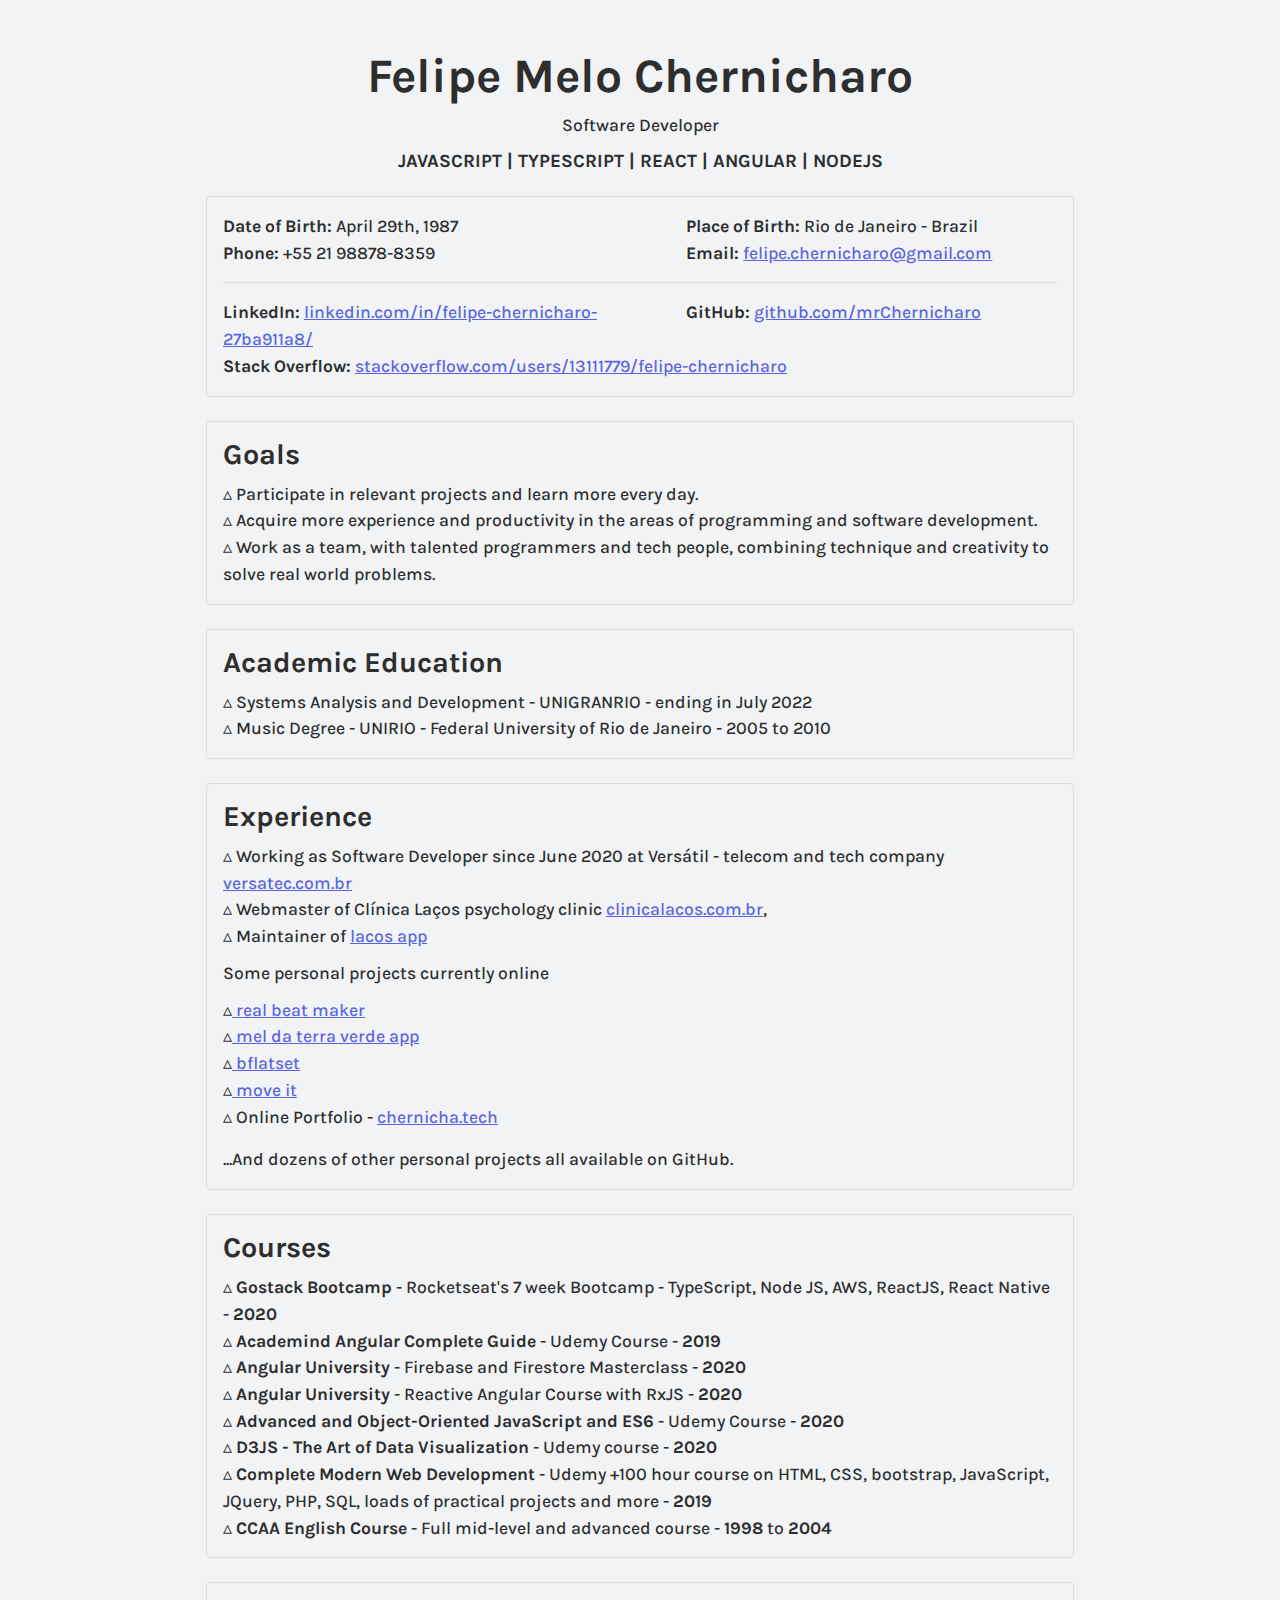
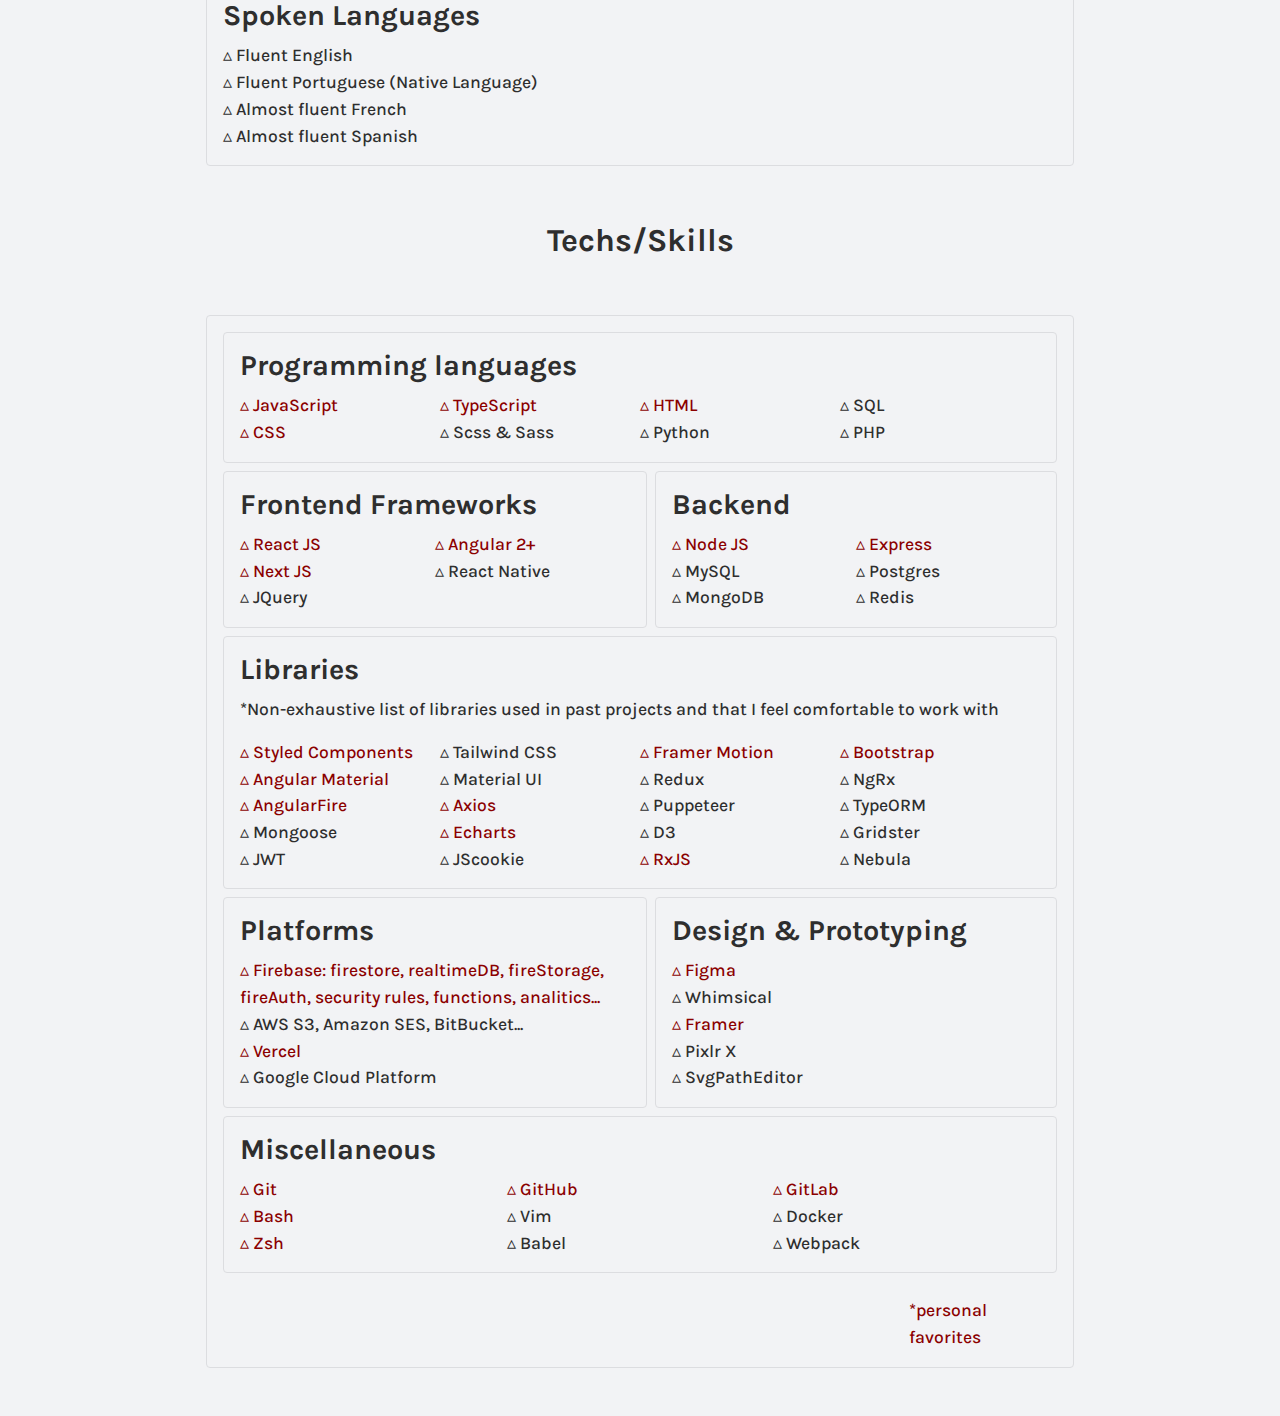
==== index.html @ 26be3048 "versão 1" ====
<!DOCTYPE html>
<html lang="en">
  <head>
    <meta charset="UTF-8" />
    <meta http-equiv="X-UA-Compatible" content="IE=edge" />
    <meta name="viewport" content="width=device-width, initial-scale=1.0" />
    <link rel="preconnect" href="https://fonts.gstatic.com" />
    <link
      href="https://fonts.googleapis.com/css2?family=Fira+Code:wght@300;400;500;600;700;800&display=swap"
      rel="stylesheet"
    />
    <link rel="preconnect" href="https://fonts.gstatic.com" />
    <link
      href="https://fonts.googleapis.com/css2?family=Karla:ital,wght@0,300;0,400;0,500;0,700;0,800;1,600&display=swap"
      rel="stylesheet"
    />
    <title>CV Felipe Chernicharo</title>
    <link rel="stylesheet" href="styles.css" />
  </head>
  <body>
    <header>
      <h1>Felipe Melo Chernicharo</h1>
      <p>Software Developer</p>
      <h3>JAVASCRIPT | TYPESCRIPT | REACT | ANGULAR | NODEJS</h3>
    </header>
    <main>
      <div class="main-info">
        <ul>
          <li><strong>Date of Birth:</strong> April 29th, 1987</li>
          <li><strong>Place of Birth:</strong> Rio de Janeiro - Brazil</li>
          <li><strong>Phone:</strong> +55 21 98878-8359</li>
          <li>
            <strong>Email:</strong>
            <a href="https://felipe.chernicharo@gmail.com">
              felipe.chernicharo@gmail.com</a
            >
          </li>
          <hr>
          <hr>
          <li>
            <strong>LinkedIn:</strong>
            <a href="https://linkedin.com/in/felipe-chernicharo-27ba911a8/">
              linkedin.com/in/felipe-chernicharo-27ba911a8/
            </a>
          </li>
          <li>
            <strong>GitHub:</strong>
            <a href="https://github.com/mrChernicharo"> github.com/mrChernicharo</a>
          </li>
        </ul>
        <p>
       <strong>Stack Overflow:</strong>
          <a href="https://stackoverflow.com/users/13111779/felipe-chernicharo"> stackoverflow.com/users/13111779/felipe-chernicharo</a>
        </p>
      </div>

      <div class="goals">
        <h3>Goals</h3>
        <p>
          <p>▵ Participate in relevant projects and learn more every day.</p>
          <p>
            ▵ Acquire more experience and productivity in the areas of programming
            and software development.
          </p>
          <p>
            ▵ Work as a team, with talented programmers and tech people, combining
            technique and creativity to solve real world problems.
          </p>
        </p>
      </div>
      <div class="academic">
        <h3>Academic Education</h3>
        <ul>
          <li>
            ▵ Systems Analysis and Development - UNIGRANRIO - ending in July
            2022
          </li>
          <li>
            ▵ Music Degree - UNIRIO - Federal University of Rio de Janeiro - 2005
            to 2010
          </li>
        </ul>
      </div>
      <div class="experience">
        <h3>Experience</h3>
        <ul>
          <li>
            ▵ Working as Software Developer since June 2020 at Versátil - telecom and tech company
            <a href="http://www.versatec.com.br"> versatec.com.br </a>
          </li>
          <li>
            ▵ Webmaster of Clínica Laços psychology clinic
            <a href="http://www.clinicalacos.com.br">clinicalacos.com.br</a>,
          </li>
          <li>
            ▵ Maintainer of <a href="https://applacos.web.app"> lacos app</a>
          </li>
          <p style="margin: 10px 0">Some personal projects currently online</p>
          <li>▵<a href="https://real-beat-maker.vercel.app/"> real beat maker</a></li>
          <li>
            ▵<a href="https://mel-da-terra-verde-app.web.app/clientes">
              mel da terra verde app
            </a>
          </li>
          <li>▵<a href="https://bflatset.web.app/"> bflatset</a></li>

          <li>
            ▵<a href="https://move-it-lemon-zeta.vercel.app/"> move it </a>
          </li>
          <li>
            ▵ Online Portfolio -
            <a href="http://www.chernicha.tech">chernicha.tech</a>
          </li>
        </ul>
        <p style="margin-top: 1rem">
          ...And dozens of other personal projects all available on GitHub.
        </p>
      </div>

      <div class="courses">
        <h3>Courses</h3>
        <ul>
          <li >
            ▵ <strong >Gostack Bootcamp</strong> - Rocketseat's 7 week Bootcamp -
            TypeScript, Node JS, AWS, ReactJS, React Native - <strong>2020</strong>
          </li>
          <li >
            ▵<strong > Academind Angular Complete Guide </strong> - Udemy Course
            - <strong>2019</strong>
          </li>
          <li > 
            ▵ <strong >Angular University</strong> - Firebase and Firestore
            Masterclass - <strong>2020</strong>
          </li>
          <li >
            ▵ <strong >Angular University</strong> - Reactive Angular Course with
            RxJS - <strong>2020</strong>
          </li>
          <li>
            ▵
            <strong>Advanced and Object-Oriented JavaScript and ES6</strong>
            - Udemy Course - <strong>2020</strong>
          </li>
          <li>
            ▵ <strong>D3JS - The Art of Data Visualization</strong> - Udemy
            course
            - <strong>2020</strong>
          </li>
          <li>
            ▵ <strong>Complete Modern Web Development</strong> - Udemy +100 hour
            course on HTML, CSS, bootstrap, JavaScript, JQuery, PHP, SQL, loads
            of practical projects and more - <strong>2019</strong>
          </li>
          <li>
            ▵ <strong>CCAA English Course</strong> - Full mid-level and advanced course
            - <strong>1998</strong> to
            <strong>2004</strong>
          </li>
        </ul>
      </div>

      <div class="spoken-languages">
        <h3>Spoken Languages</h3>
        <ul>
          <li >▵ Fluent English</li>
          <li>▵ Fluent Portuguese (Native Language)</li>
          <li>▵ Almost fluent French</li>
          <li >▵ Almost fluent Spanish</li>
          <!-- <li>▵ Certain curiosity for German and Italian</li> -->
        </ul>
      </div>

      <h1 class="techs-header">Techs/Skills</h1>

      <div class="techs">
        <div class="tech-box tech-box-1">
          <h3>Programming languages</h3>
          <ul>
            <li class="highlight">▵ JavaScript</li>
            <li class="highlight">▵ TypeScript</li>
            <li class="highlight">▵ HTML</li>
            <li>▵ SQL</li>
            <li class="highlight">▵ CSS</li>
            <li>▵ Scss & Sass</li>
            <li>▵ Python</li>
            <li>▵ PHP</li>
          </ul>
        </div>
        <div class="tech-box tech-box-2">
          <h3>Frontend Frameworks</h3>
          <ul>
            <li class="highlight">▵ React JS</li>
            <li class="highlight">▵ Angular 2+</li>
            <li class="highlight">▵ Next JS</li>
            <li>▵ React Native</li>
            <li>▵ JQuery</li>
          </ul>
        </div>

        <div class="tech-box tech-box-3">
          <h3>Backend</h3>
          <ul>
            <li class="highlight">▵ Node JS</li>
            <li class="highlight">▵ Express</li>
            <li>▵ MySQL</li>
            <li>▵ Postgres</li>
            <li>▵ MongoDB</li>
            <li>▵ Redis</li>
          </ul>
        </div>

        <div class="tech-box tech-box-4">
          <h3>Libraries</h3>
          <p>
            *Non-exhaustive list of libraries used in past projects and that I
            feel comfortable to work with
          </p>
          <ul>
            <li class="highlight">▵ Styled Components</li>
            <li >▵ Tailwind CSS</li>
            <li class="highlight">▵ Framer Motion</li>
            <li class="highlight">▵ Bootstrap</li>
            <li class="highlight">▵ Angular Material</li>
            <li>▵ Material UI</li>
            <li>▵ Redux</li>
            <li>▵ NgRx</li>
            <li class="highlight">▵ AngularFire</li>
            <li class="highlight">▵ Axios</li>
            <li>▵ Puppeteer</li>
            <li>▵ TypeORM</li>
            <li>▵ Mongoose</li>
            <li class="highlight">▵ Echarts</li>
            <li>▵ D3</li>
            <li>▵ Gridster</li>
            <li>▵ JWT</li>
            <li>▵ JScookie</li>
            <li class="highlight">▵ RxJS</li>
            <li>▵ Nebula</li>
          </ul>
        </div>

        <div class="tech-box tech-box-5">
          <h3>Platforms</h3>
          <ul>
            <li class="highlight">
              ▵ Firebase: firestore, realtimeDB, fireStorage, fireAuth, security
              rules, functions, analitics...
            </li>
            <li>▵ AWS S3, Amazon SES, BitBucket...</li>
            <li class="highlight">▵ Vercel</li>
            <li>▵ Google Cloud Platform</li>
          </ul>
        </div>
        <div class="tech-box tech-box-6">
          <h3>Design & Prototyping</h3>
          <ul>
            <li class="highlight">▵ Figma</li>
            <li>▵ Whimsical</li>
            <li class="highlight">▵ Framer</li>
            <li>▵ Pixlr X</li>
            <li>▵ SvgPathEditor</li>
          </ul>
        </div>
        <div class="tech-box tech-box-7">
          <h3>Miscellaneous</h3>
          <ul>
            <li class="highlight">▵ Git</li>
            <li class="highlight">▵ GitHub</li>
            <li class="highlight">▵ GitLab</li>
            <li class="highlight">▵ Bash</li>
            <li>▵ Vim</li>
            <li>▵ Docker</li>
            <li class="highlight">▵ Zsh</li>
            <li>▵ Babel</li>
            <li>▵ Webpack</li>
          </ul>
        </div>
        <p id="bottom-legend" class="highlight">*personal favorites</p>
      </div>
    </main>
    <footer></footer>
  </body>

</html>
---- styles.css ----
* {
  margin: 0;
  padding: 0;
  box-sizing: border-box;
}

:root {
  --white: #fff;
  --background: #f2f3f5;
  --gray-line: #dcdde0;
  --text: #474747;
  --text-highlight: #b3b9ff;
  --title: #2e2e2e;
  --red: #e83f5b;
  --green: #4cd62b;
  --blue: #5965e0;
  --blue-dark: #4953b8;
  --blue-tweeter: #2aa9e0;
}

@media (max-width: 1080px) {
  html {
    font-size: 93.75%;
  }
}

@media (max-width: 720px) {
  html {
    font-size: 87.5%;
  }
}

body {
  background-color: var(--background);
  color: var(--title);
  padding-bottom: 3rem;
}

body,
textarea,
input,
button {
  font: 500 1rem "Karla", sans-serif;
}
/* 1rem == tamnho do font-size padrão do body da aplicação  (16px)*/

button {
  cursor: pointer;
}
hr {
  margin: 1rem 0;
  border: none;
  border-bottom: 1px solid var(--gray-line);
}

a {
  /* text-decoration: none; */
  color: var(--blue);
}

p,
li {
  font-size: 1.1rem;
  list-style: none;
  line-height: 1.52;
}

strong {
  font-weight: 700;
}

header {
  margin-top: 3rem;
  text-align: center;
}

header h1 {
  font-size: 3rem;
}
header p {
  margin-top: 0.5rem;
}

header h3 {
  margin: 0.7rem 0 1.5rem;
}

div {
  padding: 1rem;
  border: 1px solid var(--gray-line);
  border-radius: 4px;
}

div > h3 {
  margin-bottom: 10px;
  font-size: 1.8rem;
}

div > h3:not(:first-child) {
  text-align: center;
  border-bottom: 1px solid var(--title);
}

main {
  width: 900px;
  margin: 0 auto;
  padding: 0 1rem;
  display: grid;
  grid-template-columns: 1fr;
  grid-auto-rows: auto;
  grid-gap: 1.5rem;
}

.main-info {
  /* border: 1px solid; */
}
.main-info ul {
  display: grid;
  grid-template-columns: 5fr 4fr;
}

.goals {
}
.academic {
}
.experience {
}
.courses {
}

.techs {
  padding: 1rem;
  display: grid;
  grid-template-columns: repeat(6, 1fr);
  grid-gap: 0.5rem;
}

.techs-header {
  margin: 2rem auto;
}

.tech-box {
  /* border: 1px solid #555; */
  padding: 1rem;
}

.tech-box ul {
  display: grid;
}

.techs li {
  list-style: none;
}

.tech-box-1 {
  grid-column: 1/7;
}

.tech-box-1 ul {
  grid-template-columns: repeat(4, 1fr);
}

.tech-box-2 {
  grid-column: 1/4;
}

.tech-box-2 ul {
  grid-template-columns: repeat(2, 1fr);
}

.tech-box-3 {
  grid-column: 4/7;
}

.tech-box-3 ul {
  grid-template-columns: repeat(2, 1fr);
}

.tech-box-4 {
  grid-column: 1/7;
}

.tech-box-4 ul {
  grid-template-columns: repeat(4, 1fr);
}
.tech-box-4 p {
  margin-bottom: 1rem;
}
.tech-box-5 {
  grid-column: 1/4;
}

.tech-box-6 {
  grid-column: 4/7;
}

.tech-box-7 {
  grid-column: 1/7;
}

.tech-box-7 ul {
  grid-template-columns: repeat(3, 1fr);
}

.highlight {
  color: darkred;
}

#bottom-legend {
  position: relative;
  margin: 1rem 0 0;
  right: -686px;
  width: 150px;
}
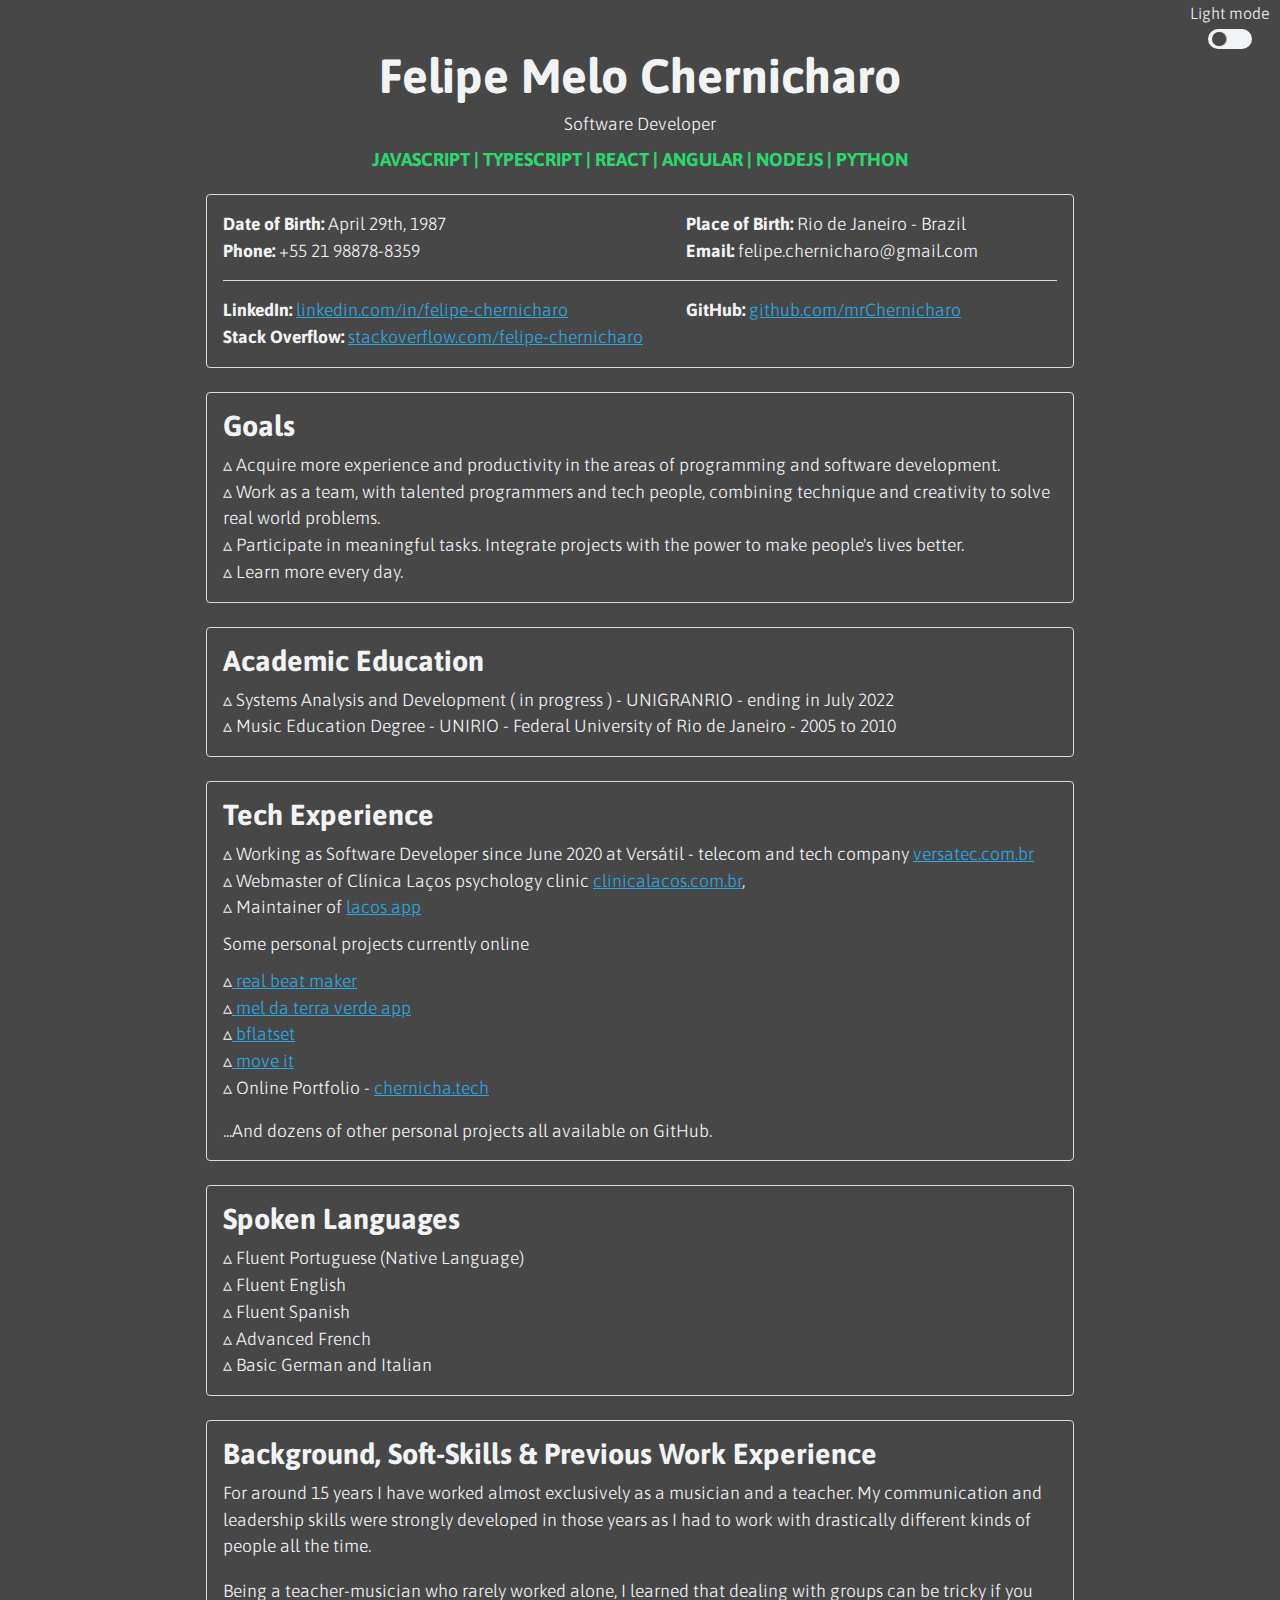
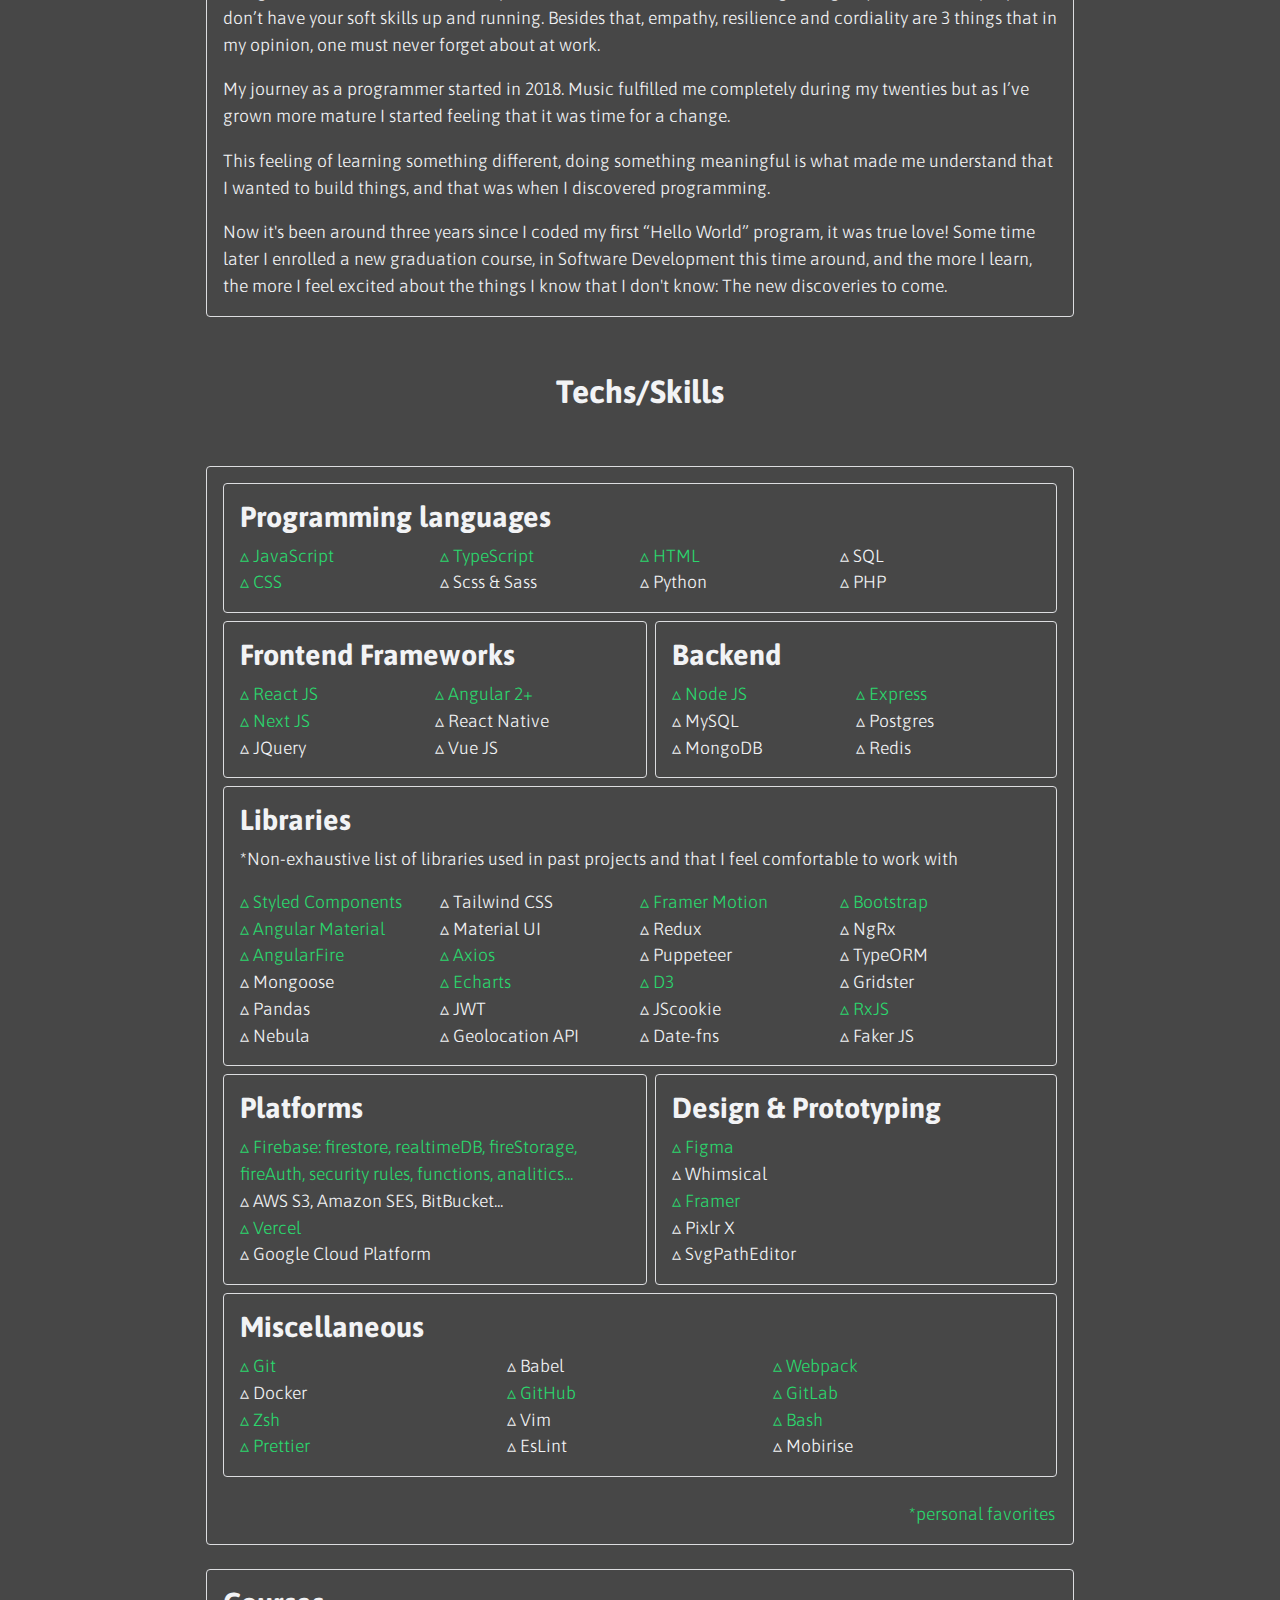
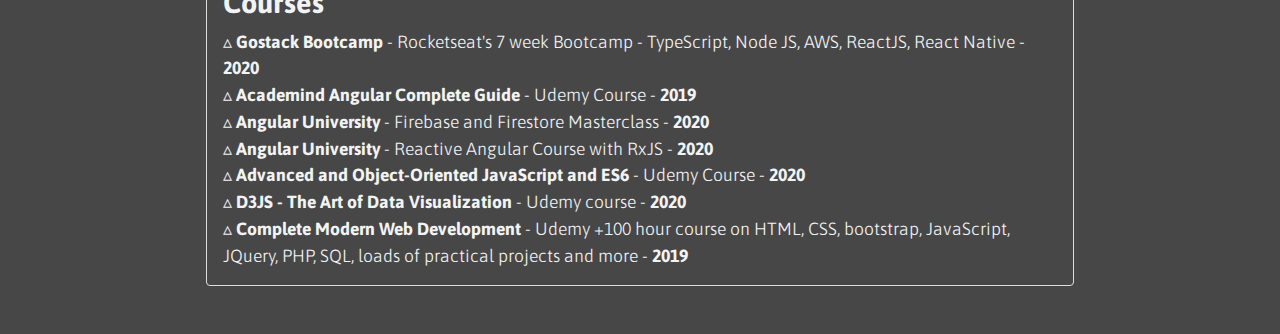
==== commit 3f333e15: "git hub pages ok" ====
--- a/index.html
+++ b/index.html
@@ -1,284 +1,419 @@
 <!DOCTYPE html>
 <html lang="en">
-  <head>
-    <meta charset="UTF-8" />
-    <meta http-equiv="X-UA-Compatible" content="IE=edge" />
-    <meta name="viewport" content="width=device-width, initial-scale=1.0" />
-    <link rel="preconnect" href="https://fonts.gstatic.com" />
-    <link
-      href="https://fonts.googleapis.com/css2?family=Fira+Code:wght@300;400;500;600;700;800&display=swap"
-      rel="stylesheet"
-    />
-    <link rel="preconnect" href="https://fonts.gstatic.com" />
-    <link
-      href="https://fonts.googleapis.com/css2?family=Karla:ital,wght@0,300;0,400;0,500;0,700;0,800;1,600&display=swap"
-      rel="stylesheet"
-    />
-    <title>CV Felipe Chernicharo</title>
-    <link rel="stylesheet" href="styles.css" />
-  </head>
-  <body>
-    <header>
-      <h1>Felipe Melo Chernicharo</h1>
-      <p>Software Developer</p>
-      <h3>JAVASCRIPT | TYPESCRIPT | REACT | ANGULAR | NODEJS</h3>
-    </header>
-    <main>
-      <div class="main-info">
-        <ul>
-          <li><strong>Date of Birth:</strong> April 29th, 1987</li>
-          <li><strong>Place of Birth:</strong> Rio de Janeiro - Brazil</li>
-          <li><strong>Phone:</strong> +55 21 98878-8359</li>
-          <li>
-            <strong>Email:</strong>
-            <a href="https://felipe.chernicharo@gmail.com">
-              felipe.chernicharo@gmail.com</a
-            >
-          </li>
-          <hr>
-          <hr>
-          <li>
-            <strong>LinkedIn:</strong>
-            <a href="https://linkedin.com/in/felipe-chernicharo-27ba911a8/">
-              linkedin.com/in/felipe-chernicharo-27ba911a8/
-            </a>
-          </li>
-          <li>
-            <strong>GitHub:</strong>
-            <a href="https://github.com/mrChernicharo"> github.com/mrChernicharo</a>
-          </li>
-        </ul>
-        <p>
-       <strong>Stack Overflow:</strong>
-          <a href="https://stackoverflow.com/users/13111779/felipe-chernicharo"> stackoverflow.com/users/13111779/felipe-chernicharo</a>
-        </p>
-      </div>
-
-      <div class="goals">
-        <h3>Goals</h3>
-        <p>
-          <p>▵ Participate in relevant projects and learn more every day.</p>
-          <p>
-            ▵ Acquire more experience and productivity in the areas of programming
-            and software development.
-          </p>
-          <p>
-            ▵ Work as a team, with talented programmers and tech people, combining
-            technique and creativity to solve real world problems.
-          </p>
-        </p>
-      </div>
-      <div class="academic">
-        <h3>Academic Education</h3>
-        <ul>
-          <li>
-            ▵ Systems Analysis and Development - UNIGRANRIO - ending in July
-            2022
-          </li>
-          <li>
-            ▵ Music Degree - UNIRIO - Federal University of Rio de Janeiro - 2005
-            to 2010
-          </li>
-        </ul>
-      </div>
-      <div class="experience">
-        <h3>Experience</h3>
-        <ul>
-          <li>
-            ▵ Working as Software Developer since June 2020 at Versátil - telecom and tech company
-            <a href="http://www.versatec.com.br"> versatec.com.br </a>
-          </li>
-          <li>
-            ▵ Webmaster of Clínica Laços psychology clinic
-            <a href="http://www.clinicalacos.com.br">clinicalacos.com.br</a>,
-          </li>
-          <li>
-            ▵ Maintainer of <a href="https://applacos.web.app"> lacos app</a>
-          </li>
-          <p style="margin: 10px 0">Some personal projects currently online</p>
-          <li>▵<a href="https://real-beat-maker.vercel.app/"> real beat maker</a></li>
-          <li>
-            ▵<a href="https://mel-da-terra-verde-app.web.app/clientes">
-              mel da terra verde app
-            </a>
-          </li>
-          <li>▵<a href="https://bflatset.web.app/"> bflatset</a></li>
-
-          <li>
-            ▵<a href="https://move-it-lemon-zeta.vercel.app/"> move it </a>
-          </li>
-          <li>
-            ▵ Online Portfolio -
-            <a href="http://www.chernicha.tech">chernicha.tech</a>
-          </li>
-        </ul>
-        <p style="margin-top: 1rem">
-          ...And dozens of other personal projects all available on GitHub.
-        </p>
-      </div>
-
-      <div class="courses">
-        <h3>Courses</h3>
-        <ul>
-          <li >
-            ▵ <strong >Gostack Bootcamp</strong> - Rocketseat's 7 week Bootcamp -
-            TypeScript, Node JS, AWS, ReactJS, React Native - <strong>2020</strong>
-          </li>
-          <li >
-            ▵<strong > Academind Angular Complete Guide </strong> - Udemy Course
-            - <strong>2019</strong>
-          </li>
-          <li > 
-            ▵ <strong >Angular University</strong> - Firebase and Firestore
-            Masterclass - <strong>2020</strong>
-          </li>
-          <li >
-            ▵ <strong >Angular University</strong> - Reactive Angular Course with
-            RxJS - <strong>2020</strong>
-          </li>
-          <li>
-            ▵
-            <strong>Advanced and Object-Oriented JavaScript and ES6</strong>
-            - Udemy Course - <strong>2020</strong>
-          </li>
-          <li>
-            ▵ <strong>D3JS - The Art of Data Visualization</strong> - Udemy
-            course
-            - <strong>2020</strong>
-          </li>
-          <li>
-            ▵ <strong>Complete Modern Web Development</strong> - Udemy +100 hour
-            course on HTML, CSS, bootstrap, JavaScript, JQuery, PHP, SQL, loads
-            of practical projects and more - <strong>2019</strong>
-          </li>
-          <li>
-            ▵ <strong>CCAA English Course</strong> - Full mid-level and advanced course
-            - <strong>1998</strong> to
-            <strong>2004</strong>
-          </li>
-        </ul>
-      </div>
-
-      <div class="spoken-languages">
-        <h3>Spoken Languages</h3>
-        <ul>
-          <li >▵ Fluent English</li>
-          <li>▵ Fluent Portuguese (Native Language)</li>
-          <li>▵ Almost fluent French</li>
-          <li >▵ Almost fluent Spanish</li>
-          <!-- <li>▵ Certain curiosity for German and Italian</li> -->
-        </ul>
-      </div>
-
-      <h1 class="techs-header">Techs/Skills</h1>
-
-      <div class="techs">
-        <div class="tech-box tech-box-1">
-          <h3>Programming languages</h3>
-          <ul>
-            <li class="highlight">▵ JavaScript</li>
-            <li class="highlight">▵ TypeScript</li>
-            <li class="highlight">▵ HTML</li>
-            <li>▵ SQL</li>
-            <li class="highlight">▵ CSS</li>
-            <li>▵ Scss & Sass</li>
-            <li>▵ Python</li>
-            <li>▵ PHP</li>
-          </ul>
-        </div>
-        <div class="tech-box tech-box-2">
-          <h3>Frontend Frameworks</h3>
-          <ul>
-            <li class="highlight">▵ React JS</li>
-            <li class="highlight">▵ Angular 2+</li>
-            <li class="highlight">▵ Next JS</li>
-            <li>▵ React Native</li>
-            <li>▵ JQuery</li>
-          </ul>
-        </div>
-
-        <div class="tech-box tech-box-3">
-          <h3>Backend</h3>
-          <ul>
-            <li class="highlight">▵ Node JS</li>
-            <li class="highlight">▵ Express</li>
-            <li>▵ MySQL</li>
-            <li>▵ Postgres</li>
-            <li>▵ MongoDB</li>
-            <li>▵ Redis</li>
-          </ul>
-        </div>
-
-        <div class="tech-box tech-box-4">
-          <h3>Libraries</h3>
-          <p>
-            *Non-exhaustive list of libraries used in past projects and that I
-            feel comfortable to work with
-          </p>
-          <ul>
-            <li class="highlight">▵ Styled Components</li>
-            <li >▵ Tailwind CSS</li>
-            <li class="highlight">▵ Framer Motion</li>
-            <li class="highlight">▵ Bootstrap</li>
-            <li class="highlight">▵ Angular Material</li>
-            <li>▵ Material UI</li>
-            <li>▵ Redux</li>
-            <li>▵ NgRx</li>
-            <li class="highlight">▵ AngularFire</li>
-            <li class="highlight">▵ Axios</li>
-            <li>▵ Puppeteer</li>
-            <li>▵ TypeORM</li>
-            <li>▵ Mongoose</li>
-            <li class="highlight">▵ Echarts</li>
-            <li>▵ D3</li>
-            <li>▵ Gridster</li>
-            <li>▵ JWT</li>
-            <li>▵ JScookie</li>
-            <li class="highlight">▵ RxJS</li>
-            <li>▵ Nebula</li>
-          </ul>
-        </div>
-
-        <div class="tech-box tech-box-5">
-          <h3>Platforms</h3>
-          <ul>
-            <li class="highlight">
-              ▵ Firebase: firestore, realtimeDB, fireStorage, fireAuth, security
-              rules, functions, analitics...
-            </li>
-            <li>▵ AWS S3, Amazon SES, BitBucket...</li>
-            <li class="highlight">▵ Vercel</li>
-            <li>▵ Google Cloud Platform</li>
-          </ul>
-        </div>
-        <div class="tech-box tech-box-6">
-          <h3>Design & Prototyping</h3>
-          <ul>
-            <li class="highlight">▵ Figma</li>
-            <li>▵ Whimsical</li>
-            <li class="highlight">▵ Framer</li>
-            <li>▵ Pixlr X</li>
-            <li>▵ SvgPathEditor</li>
-          </ul>
-        </div>
-        <div class="tech-box tech-box-7">
-          <h3>Miscellaneous</h3>
-          <ul>
-            <li class="highlight">▵ Git</li>
-            <li class="highlight">▵ GitHub</li>
-            <li class="highlight">▵ GitLab</li>
-            <li class="highlight">▵ Bash</li>
-            <li>▵ Vim</li>
-            <li>▵ Docker</li>
-            <li class="highlight">▵ Zsh</li>
-            <li>▵ Babel</li>
-            <li>▵ Webpack</li>
-          </ul>
-        </div>
-        <p id="bottom-legend" class="highlight">*personal favorites</p>
-      </div>
-    </main>
-    <footer></footer>
-  </body>
-
-</html>
+
+<head>
+	<meta charset="UTF-8" />
+	<meta http-equiv="X-UA-Compatible" content="IE=edge" />
+	<meta name="viewport" content="width=device-width, initial-scale=1.0" />
+	<link rel="preconnect" href="https://fonts.gstatic.com" />
+	<link href="https://fonts.googleapis.com/css2?family=Fira+Code:wght@300;400;500;600;700;800&display=swap"
+		rel="stylesheet" />
+	<link rel="preconnect" href="https://fonts.gstatic.com" />
+	<link href="https://fonts.googleapis.com/css2?family=Karla:ital,wght@0,300;0,400;0,500;0,700;0,800;1,600&display=swap"
+		rel="stylesheet" />
+	<link rel="preconnect" href="https://fonts.gstatic.com">
+	<link href="https://fonts.googleapis.com/css2?family=Asap:ital,wght@0,400;0,500;0,600;1,400;1,500&display=swap"
+		rel="stylesheet">
+	<link rel="preconnect" href="https://fonts.gstatic.com">
+	<link href="https://fonts.googleapis.com/css2?family=PT+Sans+Caption:wght@400;700&display=swap" rel="stylesheet">
+	<title>CV Felipe Chernicharo</title>
+	<link rel="stylesheet" href="styles.css" />
+
+
+	<script>
+		let root = document.documentElement;
+		let dark = true;
+
+		const theme = {
+			dark: {
+				background: '#383636',
+				title: '#f2f3f5',
+				text: '#f2f3f5',
+				link: '#2aa9e0',
+				highlight: '#2bd66d'
+			},
+			light: {
+				background: '#f2f3f5',
+				title: '#383636',
+				text: '#383636',
+				link: '#5965e0',
+				highlight: '#6942f7'
+			}
+		}
+
+		function handleToggle() {
+			console.log('toggle!')
+			dark = !dark
+
+			if (dark) {
+
+				root.style.setProperty('--background', theme.dark.background);
+				root.style.setProperty('--text', theme.dark.text);
+				root.style.setProperty('--title', theme.dark.title);
+				root.style.setProperty('--link', theme.dark.link);
+				root.style.setProperty('--highlight', theme.dark.highlight);
+
+			} else {
+
+				root.style.setProperty('--background', theme.light.background);
+				root.style.setProperty('--text', theme.light.text);
+				root.style.setProperty('--title', theme.light.title);
+				root.style.setProperty('--link', theme.light.link);
+				root.style.setProperty('--highlight', theme.light.highlight);
+				// root.style.setProperty('--shadow', "rgba(0, 0, 0, 0.6)");
+			}
+		}
+
+	</script>
+</head>
+
+<body>
+	<header>
+		<div class="toggle-div slide-toggle-container">
+			<div class="toggle-div slide-toggle-top">
+				<span>Light mode</span>
+			</div>
+			<div class="toggle-div slide-toggle-bottom">
+				<label class="s-toggle slide-toggle-switch">
+					<input type="checkbox" onchange="handleToggle()" />
+					<span class="slider"></span>
+				</label>
+			</div>
+		</div>
+		<h1>Felipe Melo Chernicharo</h1>
+		<p>Software Developer</p>
+		<h3>JAVASCRIPT <span class="pipe">|</span> TYPESCRIPT <span class="pipe">|</span> REACT <span class="pipe">|</span>
+			ANGULAR <span class="pipe">|</span> NODEJS <span class="pipe">|</span> PYTHON</h3>
+	</header>
+	<main>
+		<div class="main-info">
+			<ul>
+				<li><strong>Date of Birth:</strong> April 29th, 1987</li>
+				<li><strong>Place of Birth:</strong> Rio de Janeiro - Brazil</li>
+				<li><strong>Phone:</strong> +55 21 98878-8359</li>
+				<li>
+					<strong>Email:</strong>
+					<!-- <a href="https://felipe.chernicharo@gmail.com"> -->
+					felipe.chernicharo@gmail.com
+					<!-- </a> -->
+				</li>
+				<hr>
+				<hr>
+				<li>
+					<strong>LinkedIn:</strong>
+					<a href="https://linkedin.com/in/felipe-chernicharo-27ba911a8/">
+						linkedin.com/in/felipe-chernicharo
+					</a>
+				</li>
+				<li>
+					<strong>GitHub:</strong>
+					<a href="https://github.com/mrChernicharo"> github.com/mrChernicharo</a>
+				</li>
+			</ul>
+			<p>
+				<strong>Stack Overflow:</strong>
+				<a href="https://stackoverflow.com/users/13111779/felipe-chernicharo"> stackoverflow.com/felipe-chernicharo</a>
+			</p>
+		</div>
+
+		<div class="goals">
+			<h3>Goals</h3>
+			<p>
+			<p>
+				<span class="bullet">▵</span> Acquire more experience and productivity in the areas of programming
+				and software development.
+			</p>
+			<p>
+				<span class="bullet">▵</span> Work as a team, with talented programmers and tech people, combining
+				technique and creativity to solve real world problems.
+			</p>
+			<p> <span class="bullet">▵</span> Participate in meaningful tasks. Integrate projects with the power to make
+				people's lives better. </p>
+			<p> <span class="bullet">▵</span> Learn more every day.</p>
+			</p>
+		</div>
+
+		<div class="academic">
+			<h3>Academic Education</h3>
+			<ul>
+				<li>
+					<span class="bullet">▵</span> Systems Analysis and Development ( in progress ) - UNIGRANRIO - ending in July
+					2022
+				</li>
+				<li>
+					<span class="bullet">▵</span> Music Education Degree - UNIRIO - Federal University of Rio de Janeiro - 2005
+					to 2010
+				</li>
+			</ul>
+		</div>
+
+		<div class="tech-experience">
+			<h3>Tech Experience</h3>
+			<ul>
+				<li>
+					<span class="bullet">▵</span> Working as Software Developer since June 2020 at Versátil - telecom and tech
+					company
+					<a href="http://www.versatec.com.br"> versatec.com.br </a>
+				</li>
+				<li>
+					<span class="bullet">▵</span> Webmaster of Clínica Laços psychology clinic
+					<a href="http://www.clinicalacos.com.br">clinicalacos.com.br</a>,
+				</li>
+				<li>
+					<span class="bullet">▵</span> Maintainer of <a href="https://applacos.web.app"> lacos app</a>
+				</li>
+				<p style="margin: 10px 0">Some personal projects currently online</p>
+				<li> <span class="bullet">▵</span><a href="https://real-beat-maker.vercel.app/"> real beat maker</a></li>
+				<li>
+					<span class="bullet">▵</span><a href="https://mel-da-terra-verde-app.web.app/clientes">
+						mel da terra verde app
+					</a>
+				</li>
+				<li> <span class="bullet">▵</span><a href="https://bflatset.web.app/"> bflatset</a></li>
+
+				<li>
+					<span class="bullet">▵</span><a href="https://move-it-lemon-zeta.vercel.app/"> move it </a>
+				</li>
+				<li>
+					<span class="bullet">▵</span> Online Portfolio -
+					<a href="http://www.chernicha.tech">chernicha.tech</a>
+				</li>
+			</ul>
+			<p style="margin-top: 1rem">
+				...And dozens of other personal projects all available on GitHub.
+			</p>
+		</div>
+
+
+		<div class="spoken-languages">
+			<h3>Spoken Languages</h3>
+			<ul>
+				<li> <span class="bullet">▵</span> Fluent Portuguese (Native Language)</li>
+				<li> <span class="bullet">▵</span> Fluent English</li>
+				<li> <span class="bullet">▵</span> Fluent Spanish</li>
+				<li> <span class="bullet">▵</span> Advanced French</li>
+				<li> <span class="bullet">▵</span> Basic German and Italian</li>
+			</ul>
+		</div>
+
+
+		<div class="background">
+			<h3>Background, Soft-Skills & Previous Work Experience</h3>
+			<p>
+				For around 15 years I have worked almost exclusively as a musician and a teacher. My communication and
+				leadership skills were strongly developed in those years as I had to work with drastically different
+				kinds of people all the time. 
+			</p>
+			<br />
+			<p>
+				<!-- Playing with old veteran jazz-men, rock bands, eccentric singers, samba guys from the “favela”, teaching in poor
+				neighborhood schools, rich neighborhood schools, kids classes, teenager band practice classes… All of that made
+				me who I’m. A teacher-musician (now-programmer), who rarely worked alone, and who knows that dealing with groups
+				can be really tricky if you don’t have your soft skills up and running.  -->
+
+				Being a teacher-musician who rarely worked alone, I learned that dealing with groups
+				can be tricky if you don’t have your soft skills up and running. Besides that, empathy, resilience and
+				cordiality are 3 things that in my opinion, one must never forget about at work.
+			</p>
+			<!-- <br />
+			<p>
+				, since my childhood I was always a very curious guy who loves to discover new things and who really
+				enjoys talking and getting to know people. 
+			</p>
+			<br />
+			<p>
+				Now about my tech passion, it rose gradually in the past 5 - 4 years. I think it began because I have a certain
+				eye for design and always loved to draw, in such a way that friends and co-workers were always asking me to come
+				up with a new drawing to illustrate some post on social media. 
+			</p> -->
+			<br />
+			<p>
+				<!-- Then what started as a side activity rapidly got me diving deeper on the web, searching for mobile apps and
+				online tools for image manipulation, svg creation and so on. -->
+
+				My journey as a programmer started in 2018. Music fulfilled me completely during my twenties but as I’ve grown
+				more mature I started feeling that it was time for a change.
+			</p>
+			<br />
+			<p>
+				This feeling of learning something different, doing something meaningful is what made me understand that I
+				wanted to build things, and that was when I discovered programming.
+
+
+				<!-- This summed with my love for learning languages, the feeling that our lives depend more and more on computers
+				each day and the need to do some relevant work in society drove me to the decision of learning another kind of
+				language: coding! -->
+			</p>
+			<br />
+			<p>
+				Now it's been around three years since I coded my first “Hello World” program, it was true love! Some time later
+				I enrolled a new graduation course, in Software Development this time around, and the more I learn, the more I
+				feel excited about the things I know that I don't know: The new discoveries to come.
+			</p>
+
+		</div>
+
+
+		<h1 class="techs-header">Techs/Skills</h1>
+
+		<div class="techs">
+			<div class="tech-box tech-box-1">
+				<h3>Programming languages</h3>
+				<ul>
+					<li class="highlight"> <span class="bullet">▵</span> JavaScript</li>
+					<li class="highlight"> <span class="bullet">▵</span> TypeScript</li>
+					<li class="highlight"> <span class="bullet">▵</span> HTML</li>
+					<li> <span class="bullet">▵</span> SQL</li>
+					<li class="highlight"> <span class="bullet">▵</span> CSS</li>
+					<li> <span class="bullet">▵</span> Scss & Sass</li>
+					<li> <span class="bullet">▵</span> Python</li>
+					<li> <span class="bullet">▵</span> PHP</li>
+				</ul>
+			</div>
+			<div class="tech-box tech-box-2">
+				<h3>Frontend Frameworks</h3>
+				<ul>
+					<li class="highlight"> <span class="bullet">▵</span> React JS</li>
+					<li class="highlight"> <span class="bullet">▵</span> Angular 2+</li>
+					<li class="highlight"> <span class="bullet">▵</span> Next JS</li>
+					<li> <span class="bullet">▵</span> React Native</li>
+					<li> <span class="bullet">▵</span> JQuery</li>
+					<li> <span class="bullet">▵</span> Vue JS</li>
+				</ul>
+			</div>
+
+			<div class="tech-box tech-box-3">
+				<h3>Backend</h3>
+				<ul>
+					<li class="highlight"> <span class="bullet">▵</span> Node JS</li>
+					<li class="highlight"> <span class="bullet">▵</span> Express</li>
+					<li> <span class="bullet">▵</span> MySQL</li>
+					<li> <span class="bullet">▵</span> Postgres</li>
+					<li> <span class="bullet">▵</span> MongoDB</li>
+					<li> <span class="bullet">▵</span> Redis</li>
+				</ul>
+			</div>
+
+			<div class="tech-box tech-box-4">
+				<h3>Libraries</h3>
+				<p>
+					*Non-exhaustive list of libraries used in past projects and that I
+					feel comfortable to work with
+				</p>
+				<ul>
+					<li class="highlight"> <span class="bullet">▵</span> Styled Components</li>
+					<li> <span class="bullet">▵</span> Tailwind CSS</li>
+					<li class="highlight"> <span class="bullet">▵</span> Framer Motion</li>
+					<li class="highlight"> <span class="bullet">▵</span> Bootstrap</li>
+					<li class="highlight"> <span class="bullet">▵</span> Angular Material</li>
+					<li> <span class="bullet">▵</span> Material UI</li>
+					<li> <span class="bullet">▵</span> Redux</li>
+					<li> <span class="bullet">▵</span> NgRx</li>
+					<li class="highlight"> <span class="bullet">▵</span> AngularFire</li>
+					<li class="highlight"> <span class="bullet">▵</span> Axios</li>
+					<li> <span class="bullet">▵</span> Puppeteer</li>
+					<li> <span class="bullet">▵</span> TypeORM</li>
+					<li> <span class="bullet">▵</span> Mongoose</li>
+					<li class="highlight"> <span class="bullet">▵</span> Echarts</li>
+					<li class="highlight"> <span class="bullet">▵</span> D3</li>
+					<li> <span class="bullet">▵</span> Gridster</li>
+					<li> <span class="bullet">▵</span> Pandas</li>
+					<li> <span class="bullet">▵</span> JWT</li>
+					<li> <span class="bullet">▵</span> JScookie</li>
+					<li class="highlight"> <span class="bullet">▵</span> RxJS</li>
+					<li> <span class="bullet">▵</span> Nebula</li>
+					<li> <span class="bullet">▵</span> Geolocation API</li>
+					<li> <span class="bullet">▵</span> Date-fns</li>
+					<li> <span class="bullet">▵</span> Faker JS</li>
+				</ul>
+			</div>
+
+			<div class="tech-box tech-box-5">
+				<h3>Platforms</h3>
+				<ul>
+					<li class="highlight">
+						<span class="bullet">▵</span> Firebase: firestore, realtimeDB, fireStorage, fireAuth, security
+						rules, functions, analitics...
+					</li>
+					<li> <span class="bullet">▵</span> AWS S3, Amazon SES, BitBucket...</li>
+					<li class="highlight"> <span class="bullet">▵</span> Vercel</li>
+					<li> <span class="bullet">▵</span> Google Cloud Platform</li>
+				</ul>
+			</div>
+			<div class="tech-box tech-box-6">
+				<h3>Design & Prototyping</h3>
+				<ul>
+					<li class="highlight"> <span class="bullet">▵</span> Figma</li>
+					<li> <span class="bullet">▵</span> Whimsical</li>
+					<li class="highlight"> <span class="bullet">▵</span> Framer</li>
+					<li> <span class="bullet">▵</span> Pixlr X</li>
+					<li> <span class="bullet">▵</span> SvgPathEditor</li>
+				</ul>
+			</div>
+			<div class="tech-box tech-box-7">
+				<h3>Miscellaneous</h3>
+				<ul>
+					<li class="highlight"> <span class="bullet">▵</span> Git</li>
+					<li> <span class="bullet">▵</span> Babel</li>
+					<li class="highlight"> <span class="bullet">▵</span> Webpack</li>
+					<li> <span class="bullet">▵</span> Docker</li>
+					<li class="highlight"> <span class="bullet">▵</span> GitHub</li>
+					<li class="highlight"> <span class="bullet">▵</span> GitLab</li>
+					<li class="highlight"> <span class="bullet">▵</span> Zsh</li>
+					<li> <span class="bullet">▵</span> Vim</li>
+					<li class="highlight"> <span class="bullet">▵</span> Bash</li>
+					<li class="highlight"> <span class="bullet">▵</span> Prettier</li>
+					<li> <span class="bullet">▵</span> EsLint</li>
+					<li> <span class="bullet">▵</span> Mobirise</li>
+				</ul>
+			</div>
+			<p id="bottom-legend" class="highlight">*personal favorites</p>
+		</div>
+
+
+		<div class="courses">
+			<h3>Courses</h3>
+			<ul>
+				<li>
+					<span class="bullet">▵</span> <strong>Gostack Bootcamp</strong> - Rocketseat's 7 week Bootcamp -
+					TypeScript, Node JS, AWS, ReactJS, React Native - <strong>2020</strong>
+				</li>
+				<li>
+					<span class="bullet">▵</span><strong> Academind Angular Complete Guide </strong> - Udemy Course
+					- <strong>2019</strong>
+				</li>
+				<li>
+					<span class="bullet">▵</span> <strong>Angular University</strong> - Firebase and Firestore
+					Masterclass - <strong>2020</strong>
+				</li>
+				<li>
+					<span class="bullet">▵</span> <strong>Angular University</strong> - Reactive Angular Course with
+					RxJS - <strong>2020</strong>
+				</li>
+				<li>
+					<span class="bullet">▵</span>
+					<strong>Advanced and Object-Oriented JavaScript and ES6</strong>
+					- Udemy Course - <strong>2020</strong>
+				</li>
+				<li>
+					<span class="bullet">▵</span> <strong>D3JS - The Art of Data Visualization</strong> - Udemy
+					course
+					- <strong>2020</strong>
+				</li>
+				<li>
+					<span class="bullet">▵</span> <strong>Complete Modern Web Development</strong> - Udemy +100 hour
+					course on HTML, CSS, bootstrap, JavaScript, JQuery, PHP, SQL, loads
+					of practical projects and more - <strong>2019</strong>
+				</li>
+				<!-- <li>
+					<span class="bullet">▵</span> <strong>CCAA English Course</strong> - Full mid-level and advanced course
+					- <strong>1998</strong> to
+					<strong>2004</strong>
+				</li> -->
+			</ul>
+		</div>
+	</main>
+	<footer></footer>
+</body>
+
+</html>--- a/styles.css
+++ b/styles.css
@@ -5,17 +5,27 @@
 }
 
 :root {
+  /* --background: #f2f3f5;
+  --title: #2e2e2e;
+  --text: #474747;
+  --link: #5965e0;
+  --highlight: #6942f7;
+
+ */
+
+  --background: #474747;
+  --title: #f2f3f5;
+  --text: #f2f3f5;
+  --link: #2aa9e0;
+  --highlight: #2bd66d;
+
   --white: #fff;
-  --background: #f2f3f5;
-  --gray-line: #dcdde0;
-  --text: #474747;
-  --text-highlight: #b3b9ff;
-  --title: #2e2e2e;
+  --shadow: rgba(88, 78, 78, 0.6);
   --red: #e83f5b;
-  --green: #4cd62b;
-  --blue: #5965e0;
+  --green: #2bd66d;
   --blue-dark: #4953b8;
   --blue-tweeter: #2aa9e0;
+  --gray-line: #dcdde0;
 }
 
 @media (max-width: 1080px) {
@@ -24,9 +34,15 @@
   }
 }
 
+@media (max-width: 950px) {
+  html {
+    font-size: 87.5%;
+  }
+}
+
 @media (max-width: 720px) {
   html {
-    font-size: 87.5%;
+    font-size: 82%;
   }
 }
 
@@ -40,7 +56,8 @@
 textarea,
 input,
 button {
-  font: 500 1rem "Karla", sans-serif;
+  /* font: 500 1rem "Karla", sans-serif; */
+  font: 300 1rem "Asap", sans-serif;
 }
 /* 1rem == tamnho do font-size padrão do body da aplicação  (16px)*/
 
@@ -55,7 +72,7 @@
 
 a {
   /* text-decoration: none; */
-  color: var(--blue);
+  color: var(--link);
 }
 
 p,
@@ -82,6 +99,7 @@
 }
 
 header h3 {
+  color: var(--highlight);
   margin: 0.7rem 0 1.5rem;
 }
 
@@ -111,21 +129,22 @@
   grid-gap: 1.5rem;
 }
 
-.main-info {
-  /* border: 1px solid; */
-}
+@media (max-width: 920px) {
+  main {
+    width: calc(100% - 32px);
+  }
+}
+
+@media (max-width: 780px) {
+  main {
+    width: calc(100% - 24px);
+    padding: 0;
+  }
+}
+
 .main-info ul {
   display: grid;
   grid-template-columns: 5fr 4fr;
-}
-
-.goals {
-}
-.academic {
-}
-.experience {
-}
-.courses {
 }
 
 .techs {
@@ -203,7 +222,7 @@
 }
 
 .highlight {
-  color: darkred;
+  color: var(--highlight);
 }
 
 #bottom-legend {
@@ -212,3 +231,100 @@
   right: -686px;
   width: 150px;
 }
+
+.toggle-div {
+  padding: 0;
+  border: none;
+}
+
+.slide-toggle-container {
+  position: absolute;
+  right: 0;
+  top: 0;
+  /* border: 1px solid #444; */
+  padding: 4px;
+  width: 100px;
+  height: 61px;
+  display: grid;
+  grid-area: click;
+}
+.slide-toggle-top {
+  /* border: 1px solid; */
+  display: flex;
+  justify-content: center;
+}
+.slide-toggle-top.span {
+  line-height: 16px;
+}
+
+.slide-toggle-bottom {
+  /* border: 1px solid; */
+  border-top: none;
+  display: flex;
+  justify-content: center;
+  padding: 6px 4px 4px;
+  height: 34px;
+}
+.slide-toggle-switch {
+  position: relative;
+  display: inline-block;
+  width: 44px;
+  height: 20px;
+}
+
+.slide-toggle-switch input {
+  opacity: 0;
+  width: 0;
+  height: 0;
+}
+
+.slider {
+  position: absolute;
+  cursor: pointer;
+  top: 0;
+  left: 0;
+  right: 0;
+  bottom: 0;
+  background-color: var(--title);
+  -webkit-transition: 0.4s;
+  transition: 0.4s;
+  border-radius: 28px;
+}
+
+.slider:before {
+  position: absolute;
+  content: "";
+  height: 14px;
+  width: 14px;
+  left: 4px;
+  bottom: 3px;
+  background-color: var(--background);
+  -webkit-transition: 0.4s;
+  transition: 0.4s;
+  border-radius: 50%;
+  box-shadow: 1px 0px 1px 0px var(--shadow);
+}
+
+input:checked + .slider {
+  background-image: linear-gradient(
+    45deg,
+    var(--highlight),
+    var(--blue-tweeter)
+  );
+}
+
+input:focus + .slider {
+  box-shadow: 0px 0px 4px 1px var(--blue-dark);
+}
+
+input:checked + .slider:before {
+  -webkit-transform: translateX(22px);
+  -ms-transform: translateX(22px);
+  transform: translateX(22px);
+}
+
+@media screen and (max-width: 720px) {
+  .slide-toggle-container {
+    right: 0;
+  }
+}
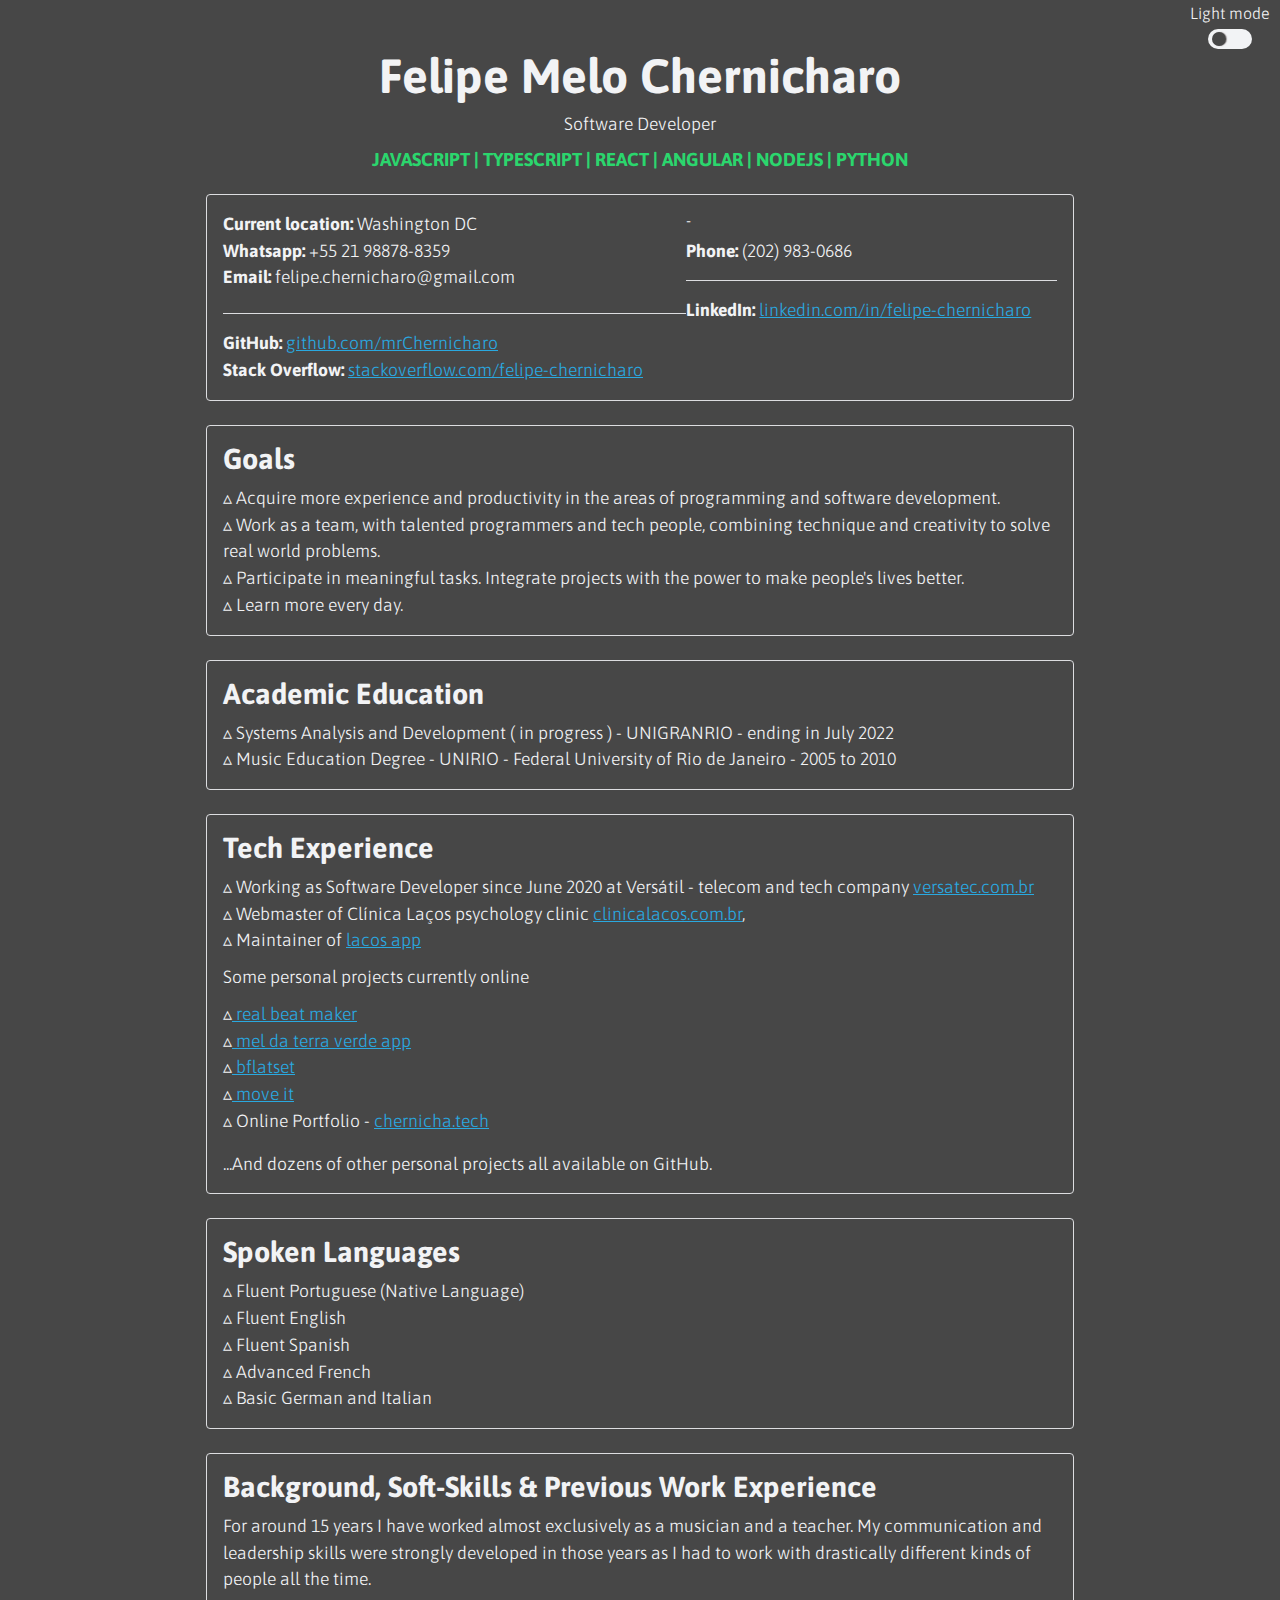
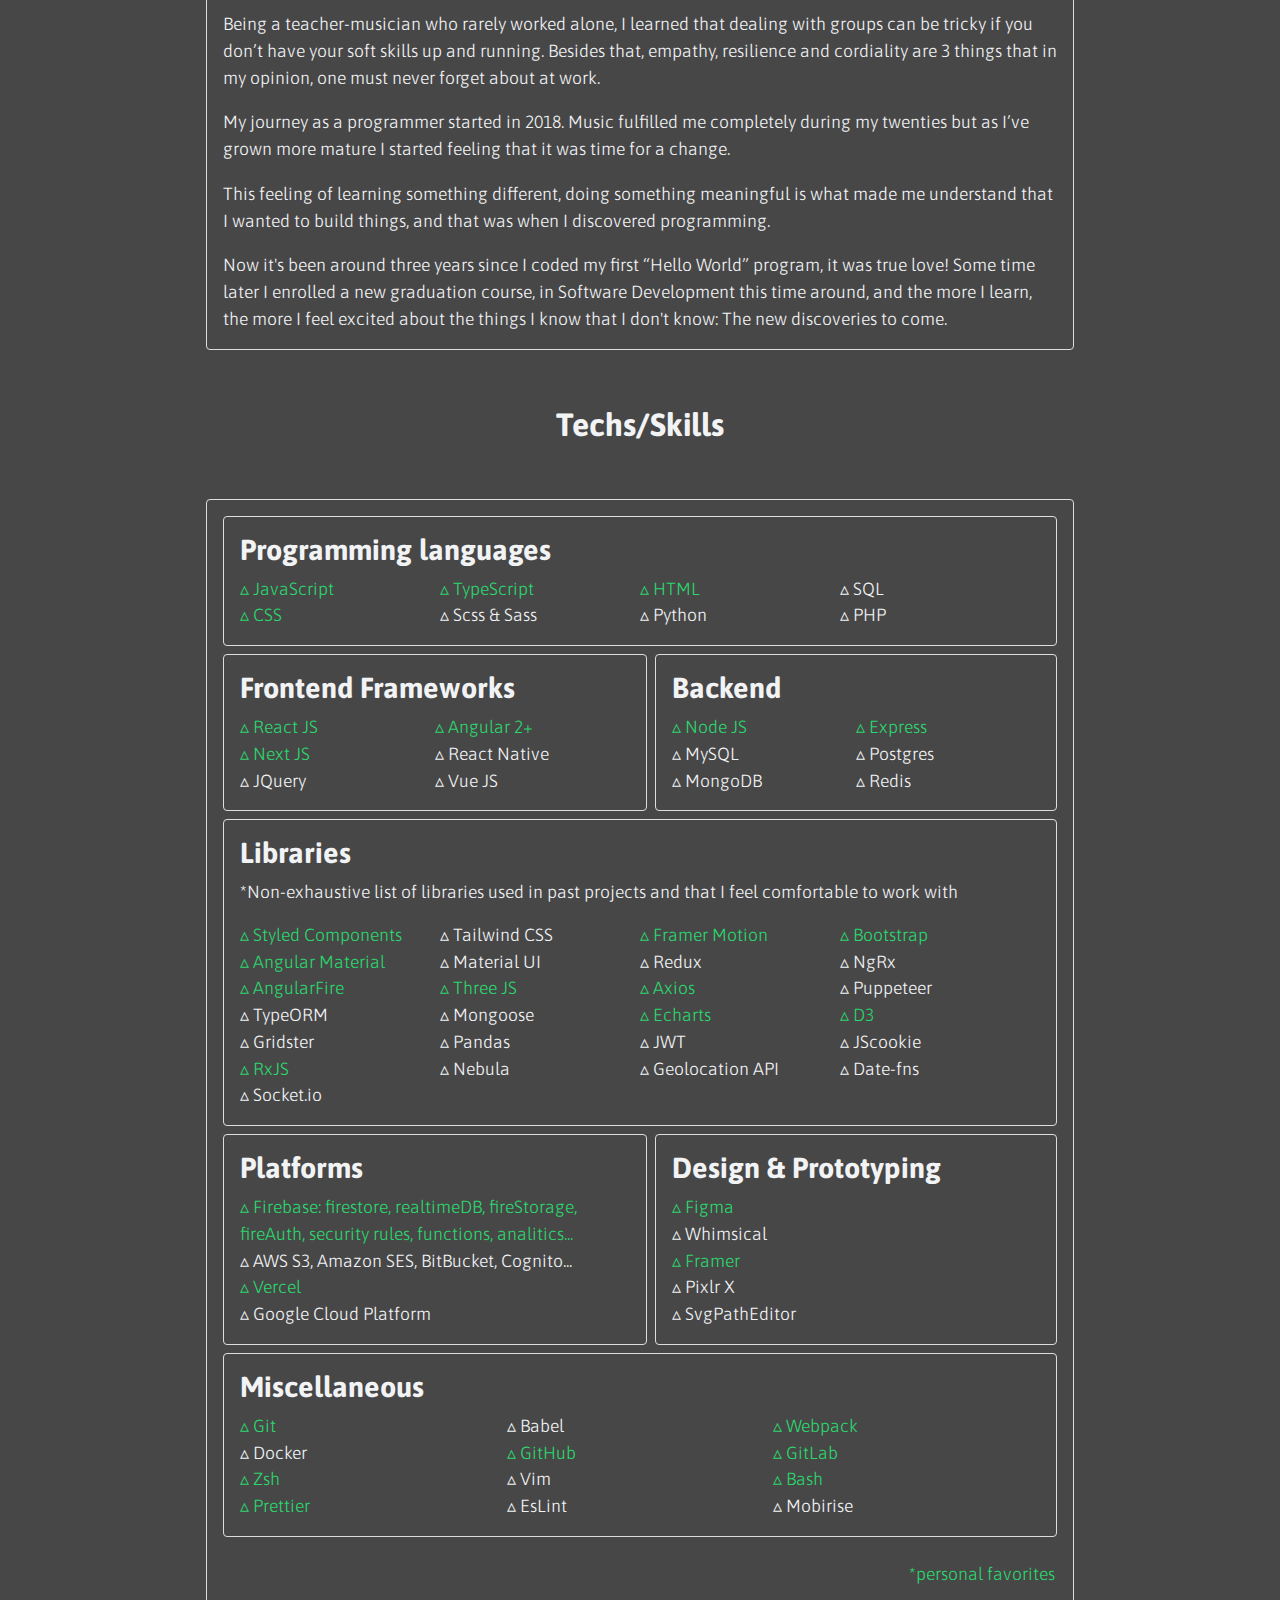
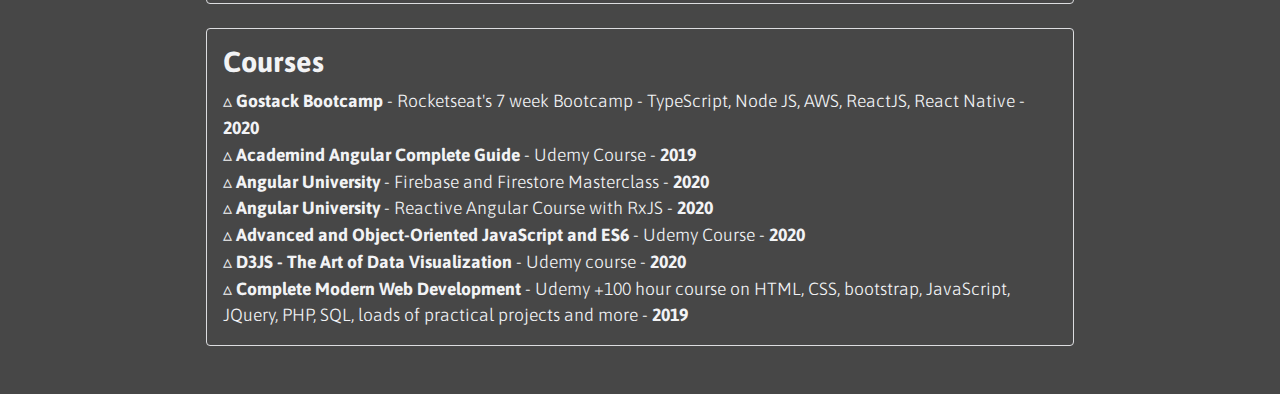
==== commit 12ac438e: "adapt DC 2" ====
--- a/index.html
+++ b/index.html
@@ -88,9 +88,11 @@
 	<main>
 		<div class="main-info">
 			<ul>
-				<li><strong>Date of Birth:</strong> April 29th, 1987</li>
-				<li><strong>Place of Birth:</strong> Rio de Janeiro - Brazil</li>
-				<li><strong>Phone:</strong> +55 21 98878-8359</li>
+				<!-- <li><strong>Date of Birth:</strong> April 29th, 1987</li>
+				<li><strong>Place of Birth:</strong> Rio de Janeiro - Brazil</li> -->
+				<li><strong>Current location:</strong> Washington DC</li> -
+				<li><strong>Whatsapp:</strong> +55 21 98878-8359</li>
+				<li><strong>Phone:</strong> (202) 983-0686</li>
 				<li>
 					<strong>Email:</strong>
 					<!-- <a href="https://felipe.chernicharo@gmail.com"> -->
@@ -310,6 +312,7 @@
 					<li> <span class="bullet">▵</span> Redux</li>
 					<li> <span class="bullet">▵</span> NgRx</li>
 					<li class="highlight"> <span class="bullet">▵</span> AngularFire</li>
+					<li class="highlight"> <span class="bullet">▵</span> Three JS</li>
 					<li class="highlight"> <span class="bullet">▵</span> Axios</li>
 					<li> <span class="bullet">▵</span> Puppeteer</li>
 					<li> <span class="bullet">▵</span> TypeORM</li>
@@ -324,7 +327,8 @@
 					<li> <span class="bullet">▵</span> Nebula</li>
 					<li> <span class="bullet">▵</span> Geolocation API</li>
 					<li> <span class="bullet">▵</span> Date-fns</li>
-					<li> <span class="bullet">▵</span> Faker JS</li>
+					<!-- <li> <span class="bullet">▵</span> Faker JS</li> -->
+					<li> <span class="bullet">▵</span> Socket.io</li>
 				</ul>
 			</div>
 
@@ -335,7 +339,7 @@
 						<span class="bullet">▵</span> Firebase: firestore, realtimeDB, fireStorage, fireAuth, security
 						rules, functions, analitics...
 					</li>
-					<li> <span class="bullet">▵</span> AWS S3, Amazon SES, BitBucket...</li>
+					<li> <span class="bullet">▵</span> AWS S3, Amazon SES, BitBucket, Cognito...</li>
 					<li class="highlight"> <span class="bullet">▵</span> Vercel</li>
 					<li> <span class="bullet">▵</span> Google Cloud Platform</li>
 				</ul>
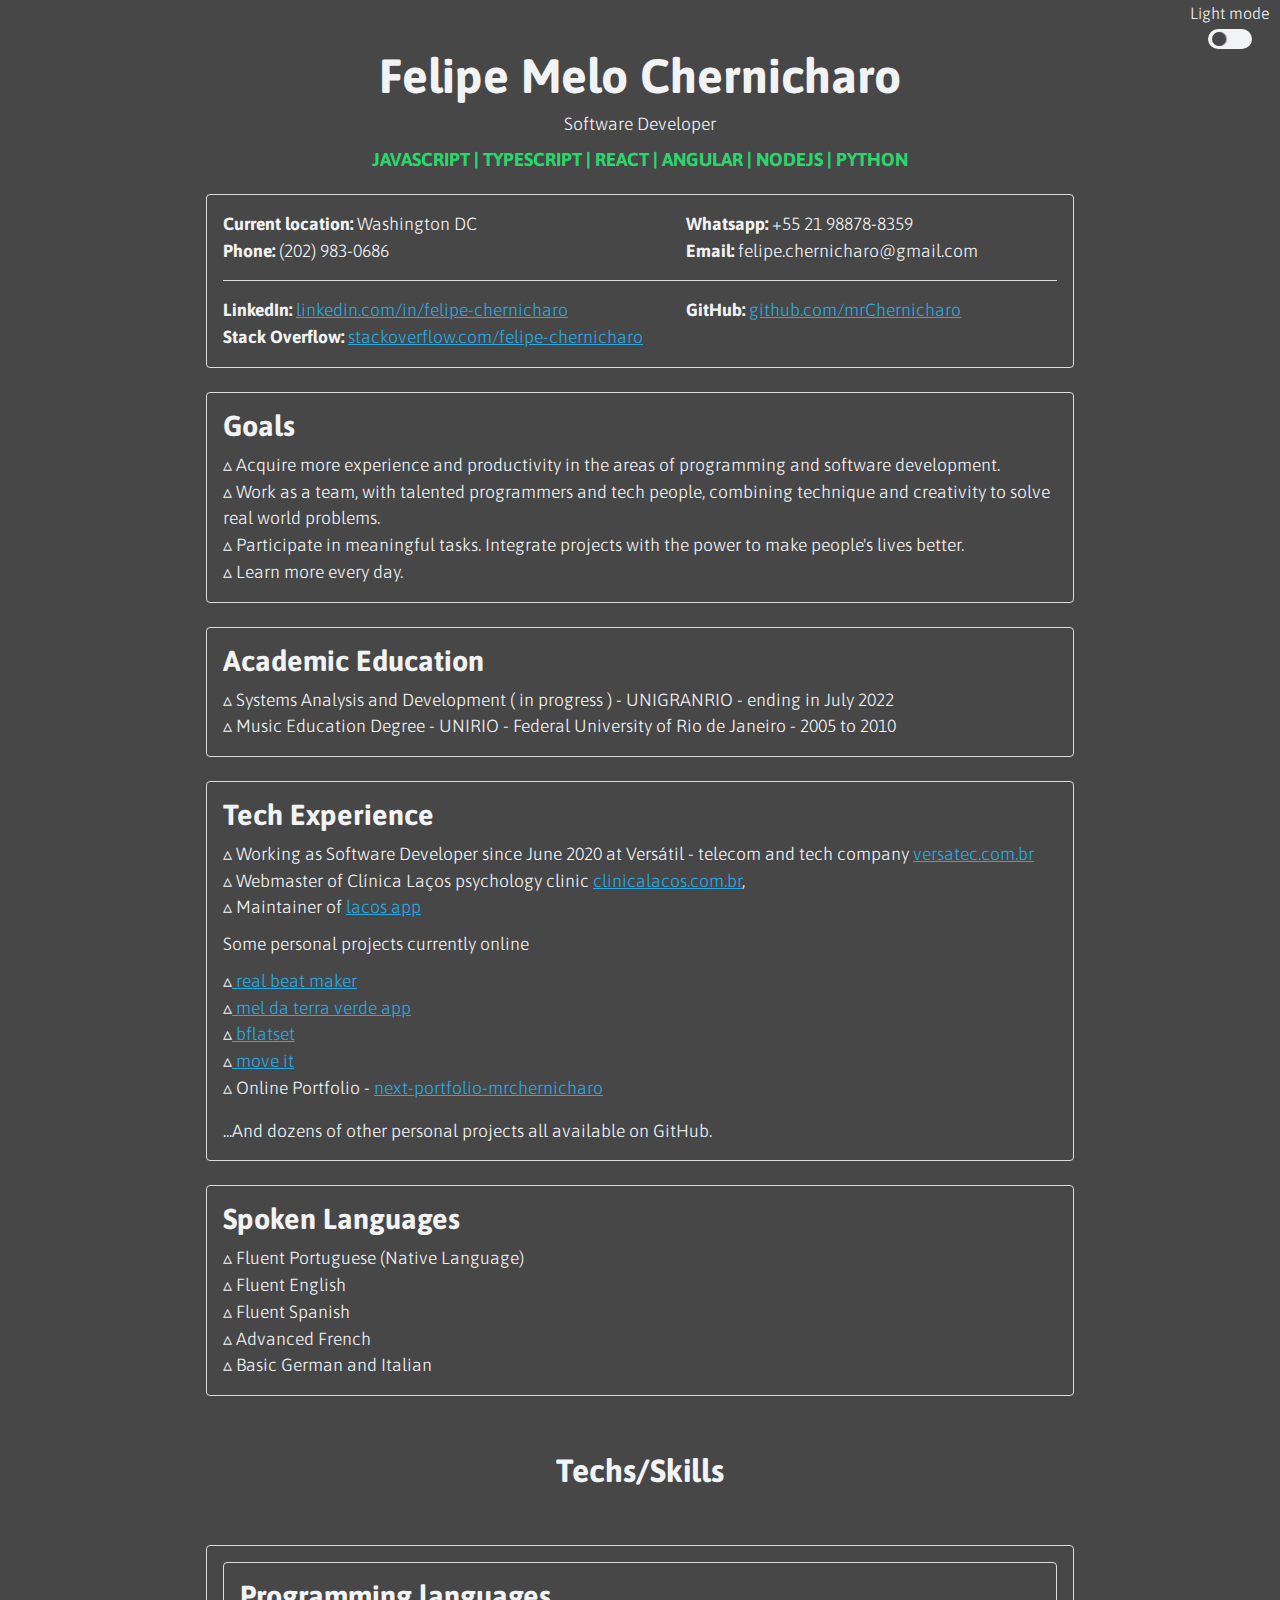
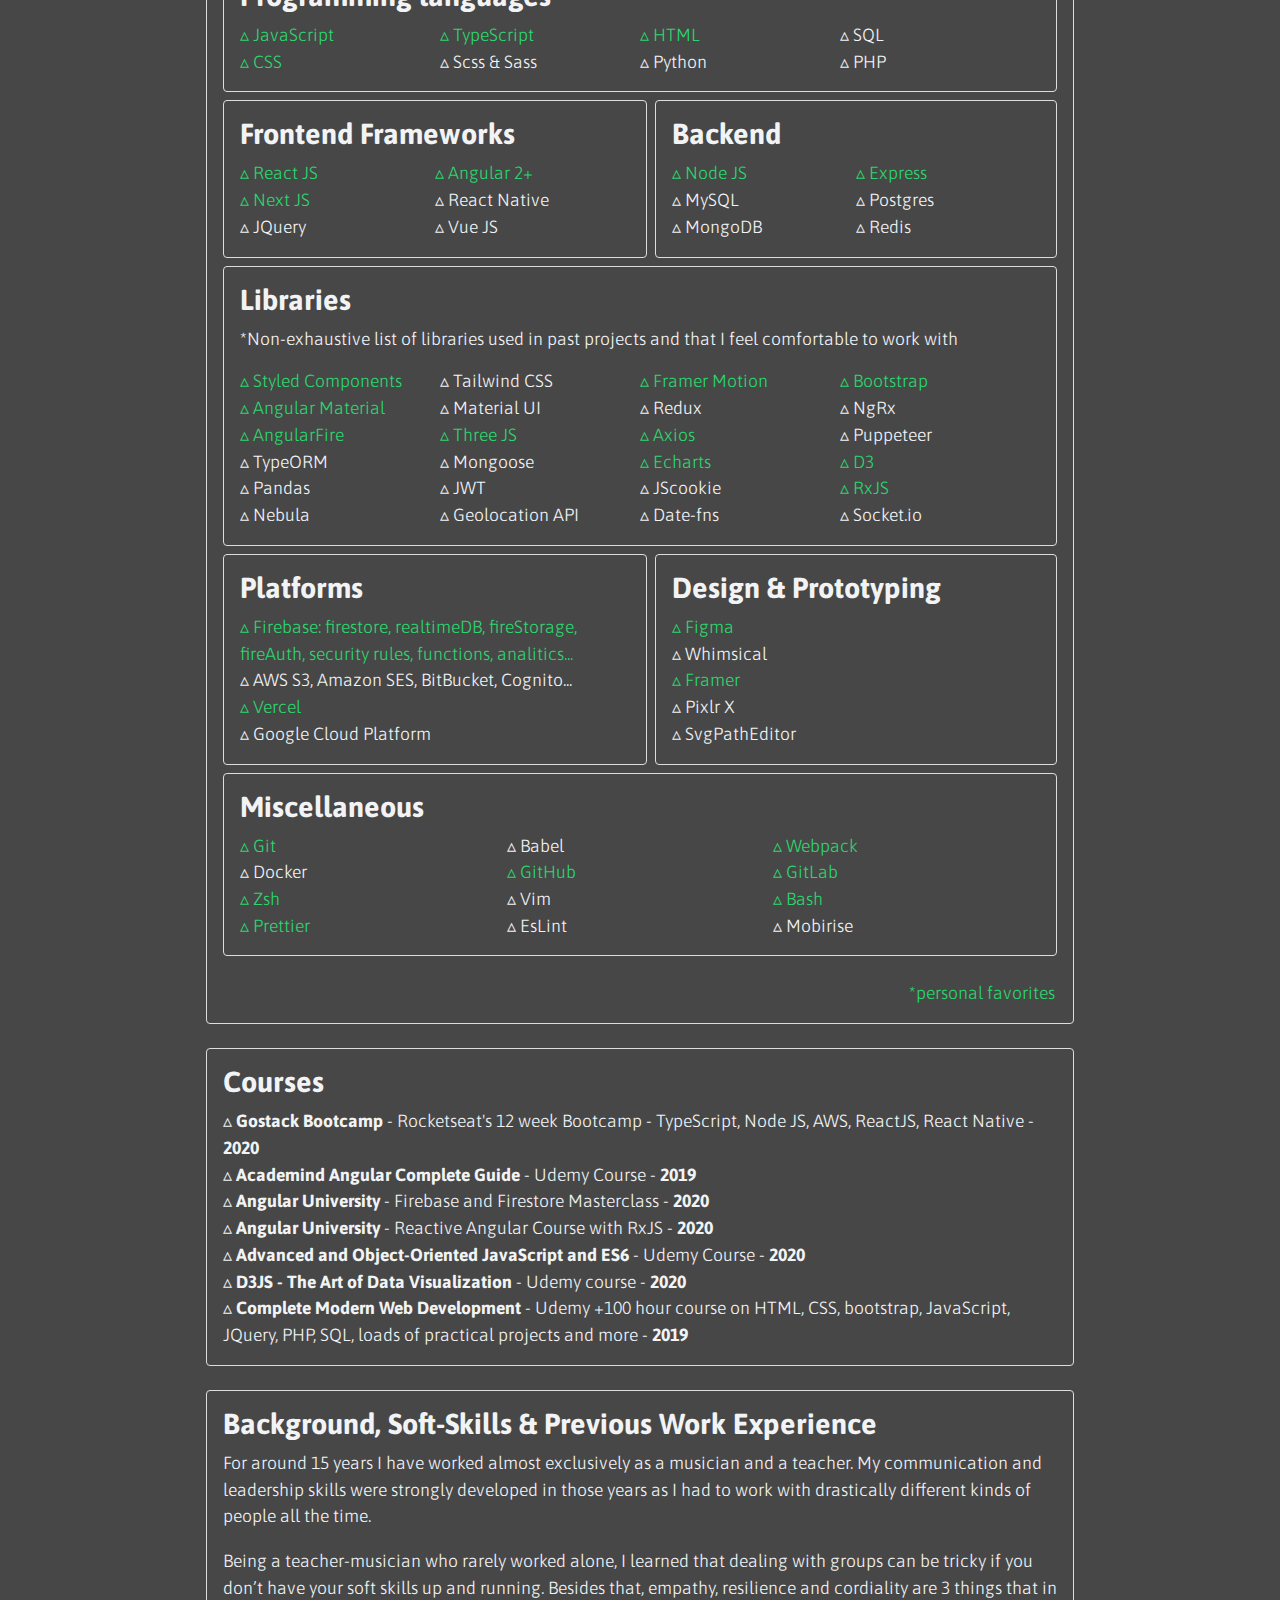
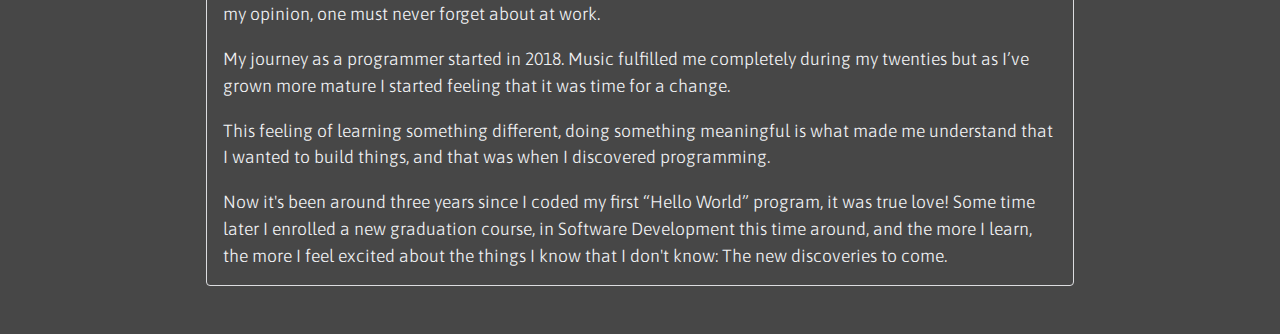
==== commit 6a824c96: "adapt DC 3" ====
--- a/index.html
+++ b/index.html
@@ -90,7 +90,7 @@
 			<ul>
 				<!-- <li><strong>Date of Birth:</strong> April 29th, 1987</li>
 				<li><strong>Place of Birth:</strong> Rio de Janeiro - Brazil</li> -->
-				<li><strong>Current location:</strong> Washington DC</li> -
+				<li><strong>Current location:</strong> Washington DC</li>
 				<li><strong>Whatsapp:</strong> +55 21 98878-8359</li>
 				<li><strong>Phone:</strong> (202) 983-0686</li>
 				<li>
@@ -178,7 +178,7 @@
 				</li>
 				<li>
 					<span class="bullet">▵</span> Online Portfolio -
-					<a href="http://www.chernicha.tech">chernicha.tech</a>
+					<a href="https://next-portfolio-mrchernicharo.vercel.app/"> next-portfolio-mrchernicharo</a>
 				</li>
 			</ul>
 			<p style="margin-top: 1rem">
@@ -197,64 +197,6 @@
 				<li> <span class="bullet">▵</span> Basic German and Italian</li>
 			</ul>
 		</div>
-
-
-		<div class="background">
-			<h3>Background, Soft-Skills & Previous Work Experience</h3>
-			<p>
-				For around 15 years I have worked almost exclusively as a musician and a teacher. My communication and
-				leadership skills were strongly developed in those years as I had to work with drastically different
-				kinds of people all the time. 
-			</p>
-			<br />
-			<p>
-				<!-- Playing with old veteran jazz-men, rock bands, eccentric singers, samba guys from the “favela”, teaching in poor
-				neighborhood schools, rich neighborhood schools, kids classes, teenager band practice classes… All of that made
-				me who I’m. A teacher-musician (now-programmer), who rarely worked alone, and who knows that dealing with groups
-				can be really tricky if you don’t have your soft skills up and running.  -->
-
-				Being a teacher-musician who rarely worked alone, I learned that dealing with groups
-				can be tricky if you don’t have your soft skills up and running. Besides that, empathy, resilience and
-				cordiality are 3 things that in my opinion, one must never forget about at work.
-			</p>
-			<!-- <br />
-			<p>
-				, since my childhood I was always a very curious guy who loves to discover new things and who really
-				enjoys talking and getting to know people. 
-			</p>
-			<br />
-			<p>
-				Now about my tech passion, it rose gradually in the past 5 - 4 years. I think it began because I have a certain
-				eye for design and always loved to draw, in such a way that friends and co-workers were always asking me to come
-				up with a new drawing to illustrate some post on social media. 
-			</p> -->
-			<br />
-			<p>
-				<!-- Then what started as a side activity rapidly got me diving deeper on the web, searching for mobile apps and
-				online tools for image manipulation, svg creation and so on. -->
-
-				My journey as a programmer started in 2018. Music fulfilled me completely during my twenties but as I’ve grown
-				more mature I started feeling that it was time for a change.
-			</p>
-			<br />
-			<p>
-				This feeling of learning something different, doing something meaningful is what made me understand that I
-				wanted to build things, and that was when I discovered programming.
-
-
-				<!-- This summed with my love for learning languages, the feeling that our lives depend more and more on computers
-				each day and the need to do some relevant work in society drove me to the decision of learning another kind of
-				language: coding! -->
-			</p>
-			<br />
-			<p>
-				Now it's been around three years since I coded my first “Hello World” program, it was true love! Some time later
-				I enrolled a new graduation course, in Software Development this time around, and the more I learn, the more I
-				feel excited about the things I know that I don't know: The new discoveries to come.
-			</p>
-
-		</div>
-
 
 		<h1 class="techs-header">Techs/Skills</h1>
 
@@ -319,7 +261,7 @@
 					<li> <span class="bullet">▵</span> Mongoose</li>
 					<li class="highlight"> <span class="bullet">▵</span> Echarts</li>
 					<li class="highlight"> <span class="bullet">▵</span> D3</li>
-					<li> <span class="bullet">▵</span> Gridster</li>
+					<!-- <li> <span class="bullet">▵</span> Gridster</li> -->
 					<li> <span class="bullet">▵</span> Pandas</li>
 					<li> <span class="bullet">▵</span> JWT</li>
 					<li> <span class="bullet">▵</span> JScookie</li>
@@ -379,7 +321,7 @@
 			<h3>Courses</h3>
 			<ul>
 				<li>
-					<span class="bullet">▵</span> <strong>Gostack Bootcamp</strong> - Rocketseat's 7 week Bootcamp -
+					<span class="bullet">▵</span> <strong>Gostack Bootcamp</strong> - Rocketseat's 12 week Bootcamp -
 					TypeScript, Node JS, AWS, ReactJS, React Native - <strong>2020</strong>
 				</li>
 				<li>
@@ -416,6 +358,66 @@
 				</li> -->
 			</ul>
 		</div>
+
+
+
+		<div class="background">
+			<h3>Background, Soft-Skills & Previous Work Experience</h3>
+			<p>
+				For around 15 years I have worked almost exclusively as a musician and a teacher. My communication and
+				leadership skills were strongly developed in those years as I had to work with drastically different
+				kinds of people all the time. 
+			</p>
+			<br />
+			<p>
+				<!-- Playing with old veteran jazz-men, rock bands, eccentric singers, samba guys from the “favela”, teaching in poor
+				neighborhood schools, rich neighborhood schools, kids classes, teenager band practice classes… All of that made
+				me who I’m. A teacher-musician (now-programmer), who rarely worked alone, and who knows that dealing with groups
+				can be really tricky if you don’t have your soft skills up and running.  -->
+
+				Being a teacher-musician who rarely worked alone, I learned that dealing with groups
+				can be tricky if you don’t have your soft skills up and running. Besides that, empathy, resilience and
+				cordiality are 3 things that in my opinion, one must never forget about at work.
+			</p>
+			<!-- <br />
+			<p>
+				, since my childhood I was always a very curious guy who loves to discover new things and who really
+				enjoys talking and getting to know people. 
+			</p>
+			<br />
+			<p>
+				Now about my tech passion, it rose gradually in the past 5 - 4 years. I think it began because I have a certain
+				eye for design and always loved to draw, in such a way that friends and co-workers were always asking me to come
+				up with a new drawing to illustrate some post on social media. 
+			</p> -->
+			<br />
+			<p>
+				<!-- Then what started as a side activity rapidly got me diving deeper on the web, searching for mobile apps and
+				online tools for image manipulation, svg creation and so on. -->
+
+				My journey as a programmer started in 2018. Music fulfilled me completely during my twenties but as I’ve grown
+				more mature I started feeling that it was time for a change.
+			</p>
+			<br />
+			<p>
+				This feeling of learning something different, doing something meaningful is what made me understand that I
+				wanted to build things, and that was when I discovered programming.
+
+
+				<!-- This summed with my love for learning languages, the feeling that our lives depend more and more on computers
+				each day and the need to do some relevant work in society drove me to the decision of learning another kind of
+				language: coding! -->
+			</p>
+			<br />
+			<p>
+				Now it's been around three years since I coded my first “Hello World” program, it was true love! Some time later
+				I enrolled a new graduation course, in Software Development this time around, and the more I learn, the more I
+				feel excited about the things I know that I don't know: The new discoveries to come.
+			</p>
+
+		</div>
+
+
 	</main>
 	<footer></footer>
 </body>
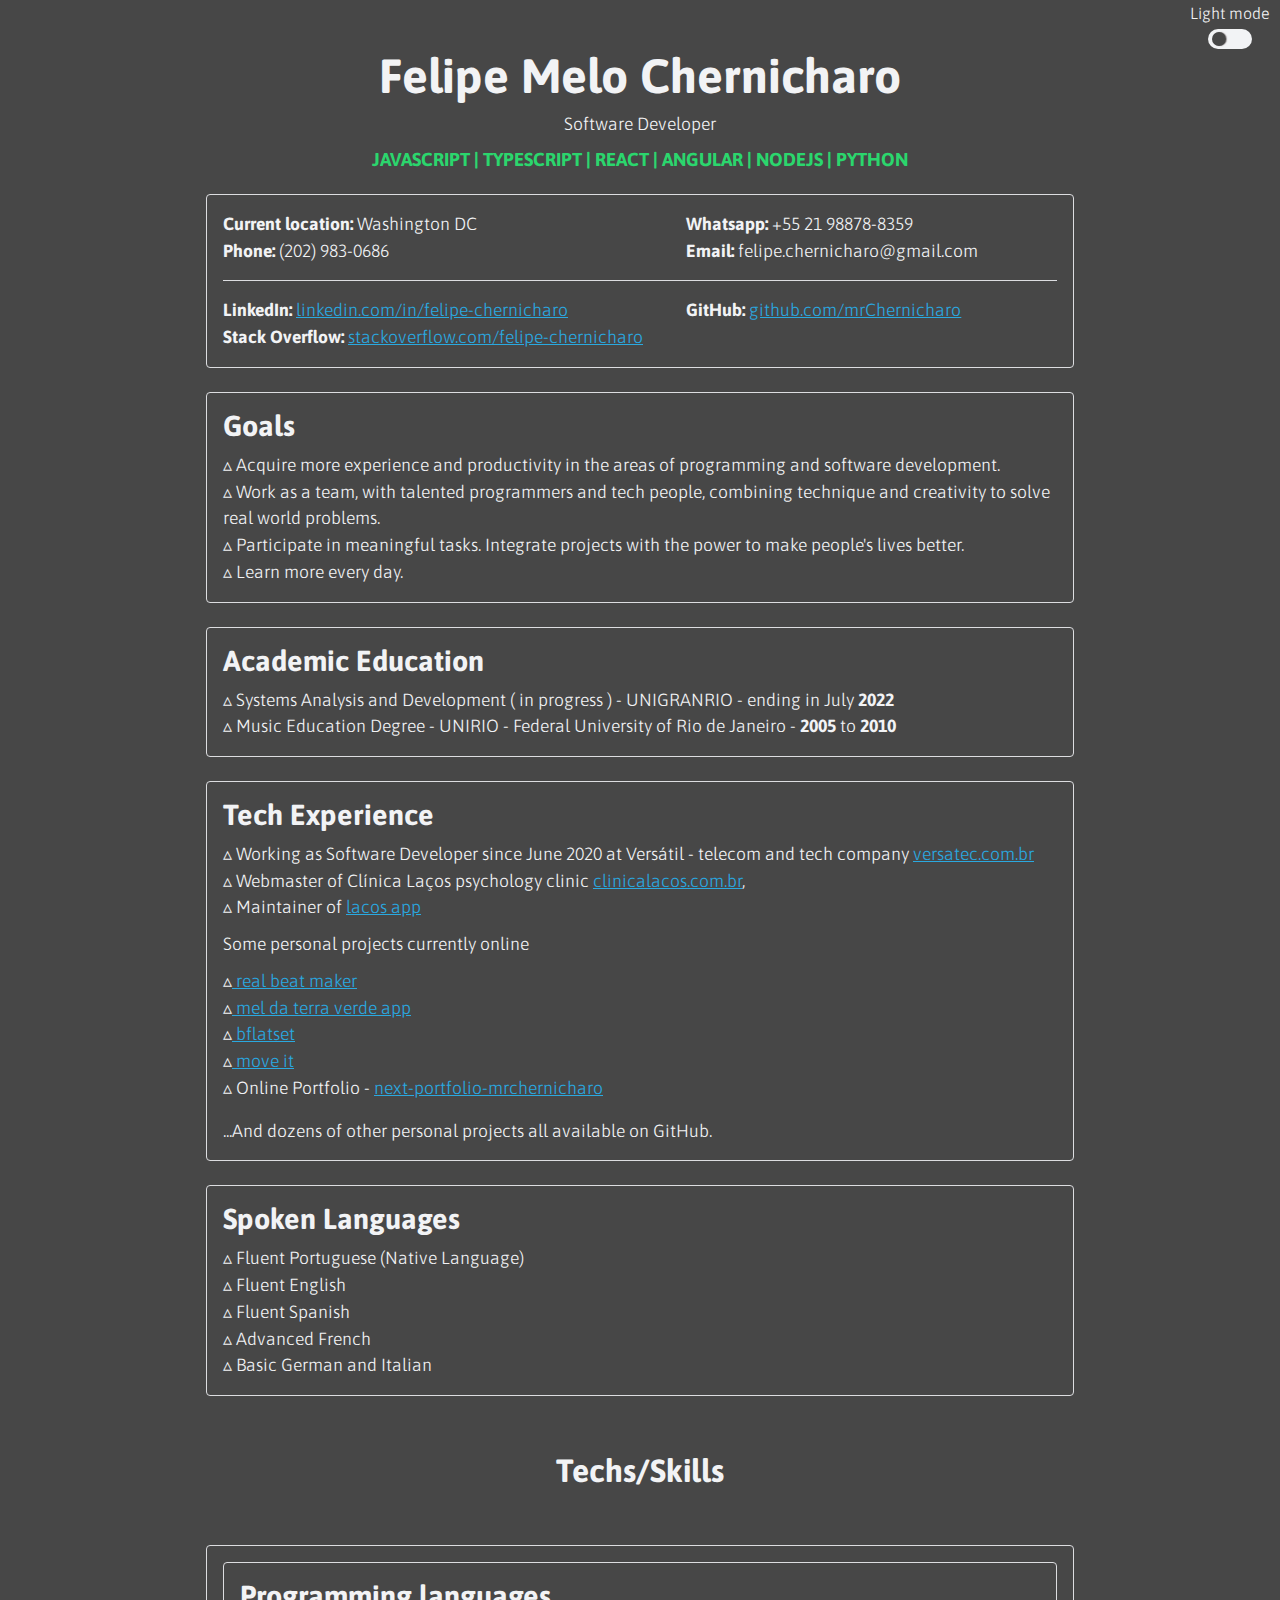
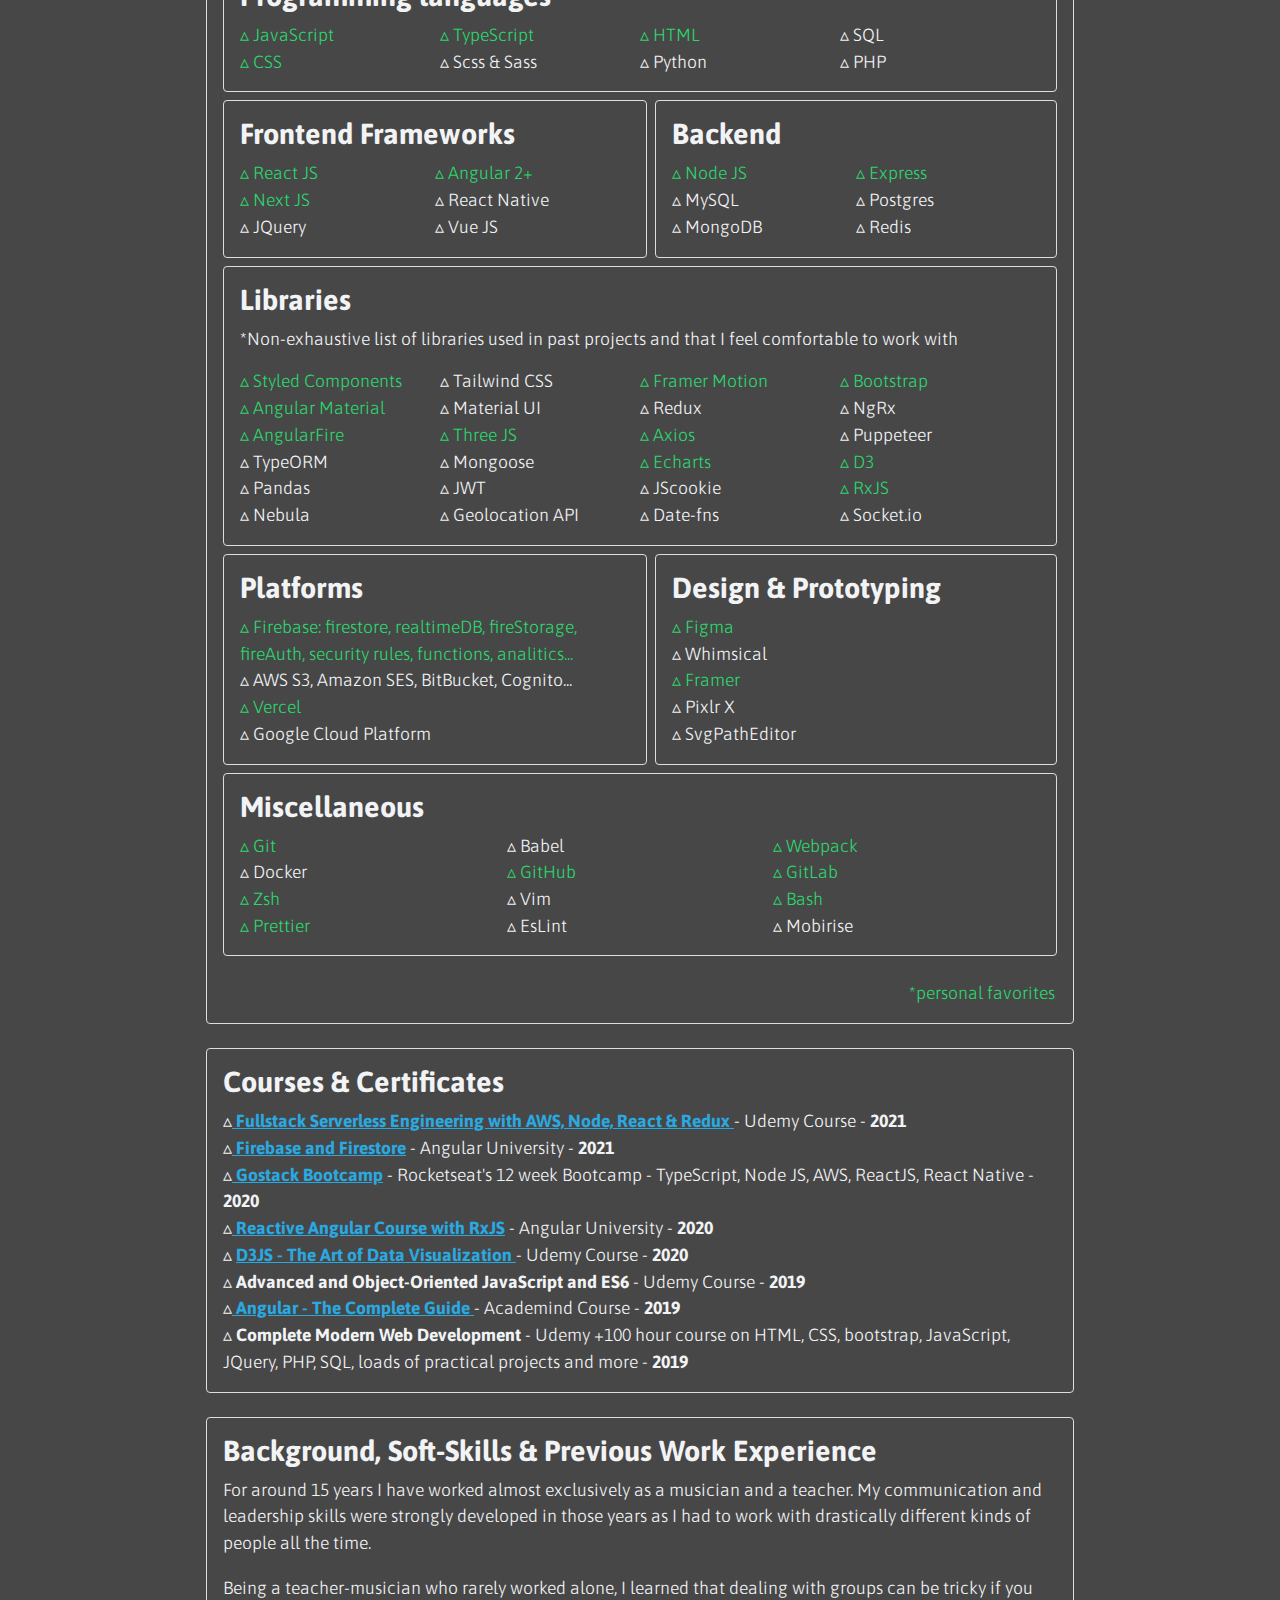
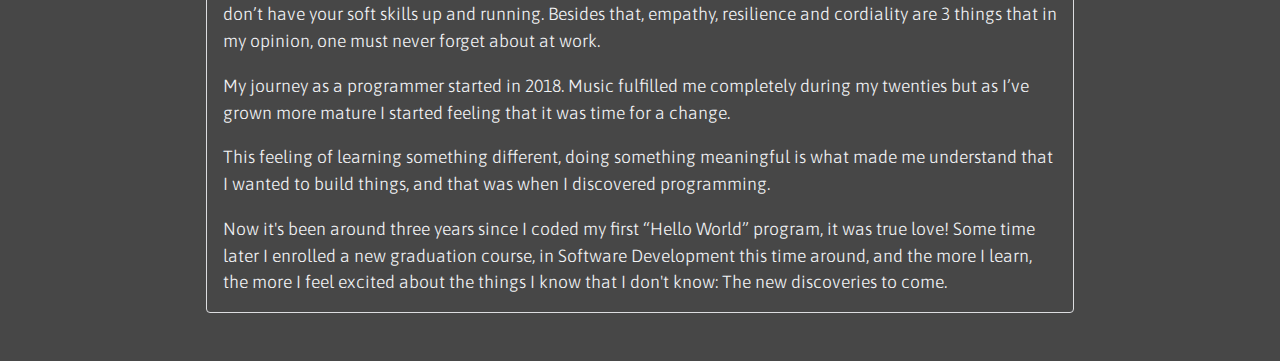
==== commit fc099103: "certificates links" ====
--- a/index.html
+++ b/index.html
@@ -103,18 +103,19 @@
 				<hr>
 				<li>
 					<strong>LinkedIn:</strong>
-					<a href="https://linkedin.com/in/felipe-chernicharo-27ba911a8/">
+					<a href="https://linkedin.com/in/felipe-chernicharo-27ba911a8/" target="_blank">
 						linkedin.com/in/felipe-chernicharo
 					</a>
 				</li>
 				<li>
 					<strong>GitHub:</strong>
-					<a href="https://github.com/mrChernicharo"> github.com/mrChernicharo</a>
+					<a href="https://github.com/mrChernicharo" target="_blank"> github.com/mrChernicharo</a>
 				</li>
 			</ul>
 			<p>
 				<strong>Stack Overflow:</strong>
-				<a href="https://stackoverflow.com/users/13111779/felipe-chernicharo"> stackoverflow.com/felipe-chernicharo</a>
+				<a href="https://stackoverflow.com/users/13111779/felipe-chernicharo" target="_blank">
+					stackoverflow.com/felipe-chernicharo</a>
 			</p>
 		</div>
 
@@ -140,11 +141,12 @@
 			<ul>
 				<li>
 					<span class="bullet">▵</span> Systems Analysis and Development ( in progress ) - UNIGRANRIO - ending in July
-					2022
-				</li>
-				<li>
-					<span class="bullet">▵</span> Music Education Degree - UNIRIO - Federal University of Rio de Janeiro - 2005
-					to 2010
+					<strong>2022</strong>
+				</li>
+				<li>
+					<span class="bullet">▵</span> Music Education Degree - UNIRIO - Federal University of Rio de Janeiro -
+					<strong>2005</strong>
+					to <strong>2010</strong>
 				</li>
 			</ul>
 		</div>
@@ -155,30 +157,31 @@
 				<li>
 					<span class="bullet">▵</span> Working as Software Developer since June 2020 at Versátil - telecom and tech
 					company
-					<a href="http://www.versatec.com.br"> versatec.com.br </a>
+					<a href="http://www.versatec.com.br" target="_blank"> versatec.com.br </a>
 				</li>
 				<li>
 					<span class="bullet">▵</span> Webmaster of Clínica Laços psychology clinic
-					<a href="http://www.clinicalacos.com.br">clinicalacos.com.br</a>,
-				</li>
-				<li>
-					<span class="bullet">▵</span> Maintainer of <a href="https://applacos.web.app"> lacos app</a>
+					<a href="http://www.clinicalacos.com.br" target="_blank">clinicalacos.com.br</a>,
+				</li>
+				<li>
+					<span class="bullet">▵</span> Maintainer of <a href="https://applacos.web.app" target="_blank"> lacos app</a>
 				</li>
 				<p style="margin: 10px 0">Some personal projects currently online</p>
-				<li> <span class="bullet">▵</span><a href="https://real-beat-maker.vercel.app/"> real beat maker</a></li>
-				<li>
-					<span class="bullet">▵</span><a href="https://mel-da-terra-verde-app.web.app/clientes">
+				<li> <span class="bullet">▵</span><a href="https://real-beat-maker.vercel.app/" target="_blank"> real beat
+						maker</a></li>
+				<li>
+					<span class="bullet">▵</span><a href="https://mel-da-terra-verde-app.web.app/clientes" target="_blank">
 						mel da terra verde app
 					</a>
 				</li>
-				<li> <span class="bullet">▵</span><a href="https://bflatset.web.app/"> bflatset</a></li>
-
-				<li>
-					<span class="bullet">▵</span><a href="https://move-it-lemon-zeta.vercel.app/"> move it </a>
+				<li> <span class="bullet">▵</span><a href="https://bflatset.web.app/" target="_blank"> bflatset</a></li>
+
+				<li>
+					<span class="bullet">▵</span><a href="https://move-it-lemon-zeta.vercel.app/" target="_blank"> move it </a>
 				</li>
 				<li>
 					<span class="bullet">▵</span> Online Portfolio -
-					<a href="https://next-portfolio-mrchernicharo.vercel.app/"> next-portfolio-mrchernicharo</a>
+					<a href="https://next-portfolio-mrchernicharo.vercel.app/" target="_blank"> next-portfolio-mrchernicharo</a>
 				</li>
 			</ul>
 			<p style="margin-top: 1rem">
@@ -318,33 +321,46 @@
 
 
 		<div class="courses">
-			<h3>Courses</h3>
+			<h3>Courses & Certificates</h3>
 			<ul>
 				<li>
-					<span class="bullet">▵</span> <strong>Gostack Bootcamp</strong> - Rocketseat's 12 week Bootcamp -
-					TypeScript, Node JS, AWS, ReactJS, React Native - <strong>2020</strong>
-				</li>
-				<li>
-					<span class="bullet">▵</span><strong> Academind Angular Complete Guide </strong> - Udemy Course
-					- <strong>2019</strong>
-				</li>
-				<li>
-					<span class="bullet">▵</span> <strong>Angular University</strong> - Firebase and Firestore
-					Masterclass - <strong>2020</strong>
-				</li>
-				<li>
-					<span class="bullet">▵</span> <strong>Angular University</strong> - Reactive Angular Course with
-					RxJS - <strong>2020</strong>
+					<span class="bullet">▵</span><a href="https://ude.my/UC-ef285cb2-bfbb-4b05-80c7-5d447e316149" target="_blank">
+						<strong>Fullstack Serverless Engineering with AWS, Node, React & Redux </strong></a>
+					- Udemy Course -
+					<strong>2021</strong>
+				</li>
+				<li>
+				<li>
+					<span class="bullet">▵</span><a href="https://ude.my/UC-5e5fd9a9-8c4a-4755-bd68-b5d56a60cf9a" target="_blank">
+						<strong>Firebase and Firestore</strong></a>
+					- Angular University - <strong>2021</strong>
+				</li>
+				<li>
+					<span class="bullet">▵</span><a
+						href="https://app.rocketseat.com.br/certificates/58045550-3059-4299-aec9-c75d9d1f6817" target="_blank">
+						<strong>Gostack Bootcamp</strong></a>
+					- Rocketseat's 12 week Bootcamp - TypeScript, Node JS, AWS, ReactJS, React Native - <strong>2020</strong>
+				</li>
+				<li>
+					<span class="bullet">▵</span><a href="https://ude.my/UC-217a62b7-2ab1-409e-b662-fa6e058e10ae" target="_blank">
+						<strong>Reactive Angular Course with RxJS</strong></a>
+					- Angular University - <strong>2020</strong>
+				</li>
+				<li>
+					<span class="bullet">▵</span> <a href="https://ude.my/UC-f4d0c808-6ef1-40e8-b221-d230e79c3fb6"
+						target="_blank"><strong>D3JS -
+							The Art of Data Visualization</strong> </a> - Udemy Course
+					- <strong>2020</strong>
 				</li>
 				<li>
 					<span class="bullet">▵</span>
 					<strong>Advanced and Object-Oriented JavaScript and ES6</strong>
-					- Udemy Course - <strong>2020</strong>
-				</li>
-				<li>
-					<span class="bullet">▵</span> <strong>D3JS - The Art of Data Visualization</strong> - Udemy
-					course
-					- <strong>2020</strong>
+					- Udemy Course - <strong>2019</strong>
+				</li>
+				<li>
+					<span class="bullet">▵</span><a href="https://ude.my/UC-9808dc54-6730-4ae7-ab34-17df3ea17e70"
+						target="_blank"><strong> Angular - The Complete Guide </strong></a> - Academind Course -
+					<strong>2019</strong>
 				</li>
 				<li>
 					<span class="bullet">▵</span> <strong>Complete Modern Web Development</strong> - Udemy +100 hour
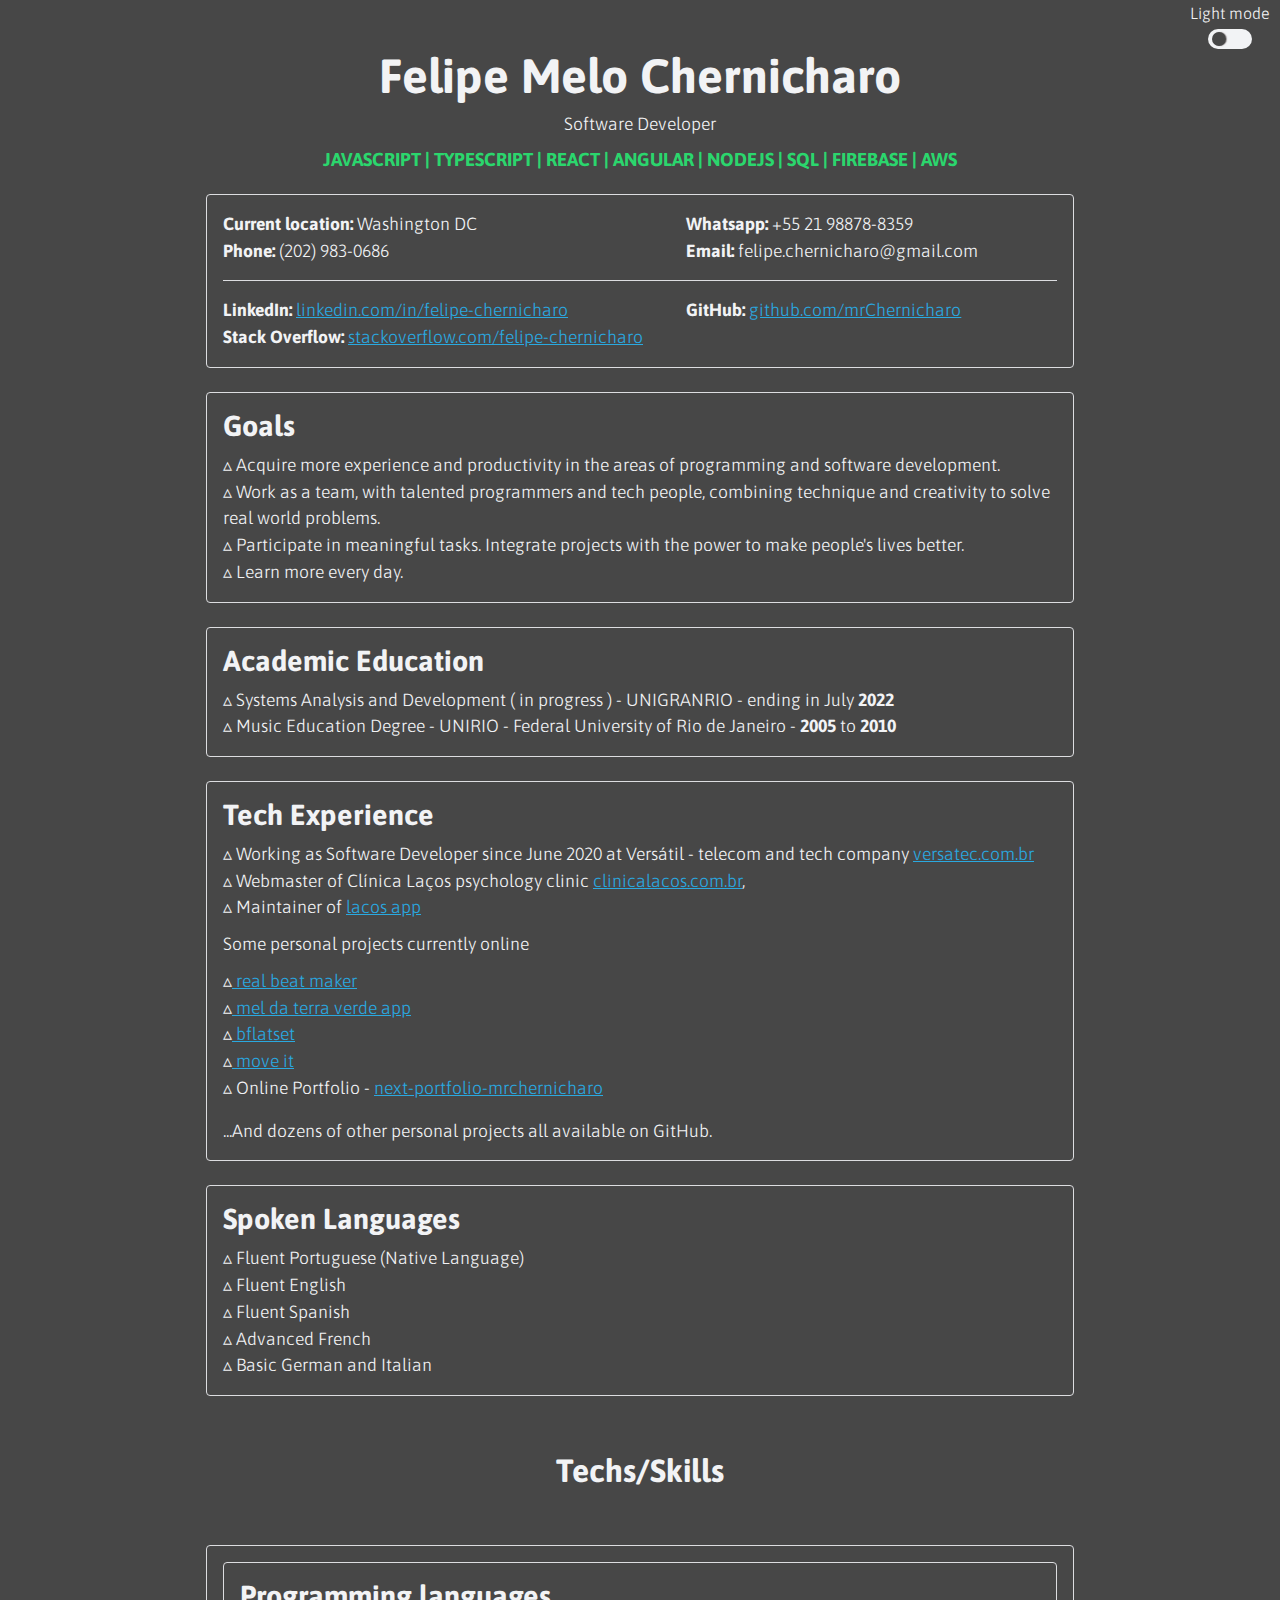
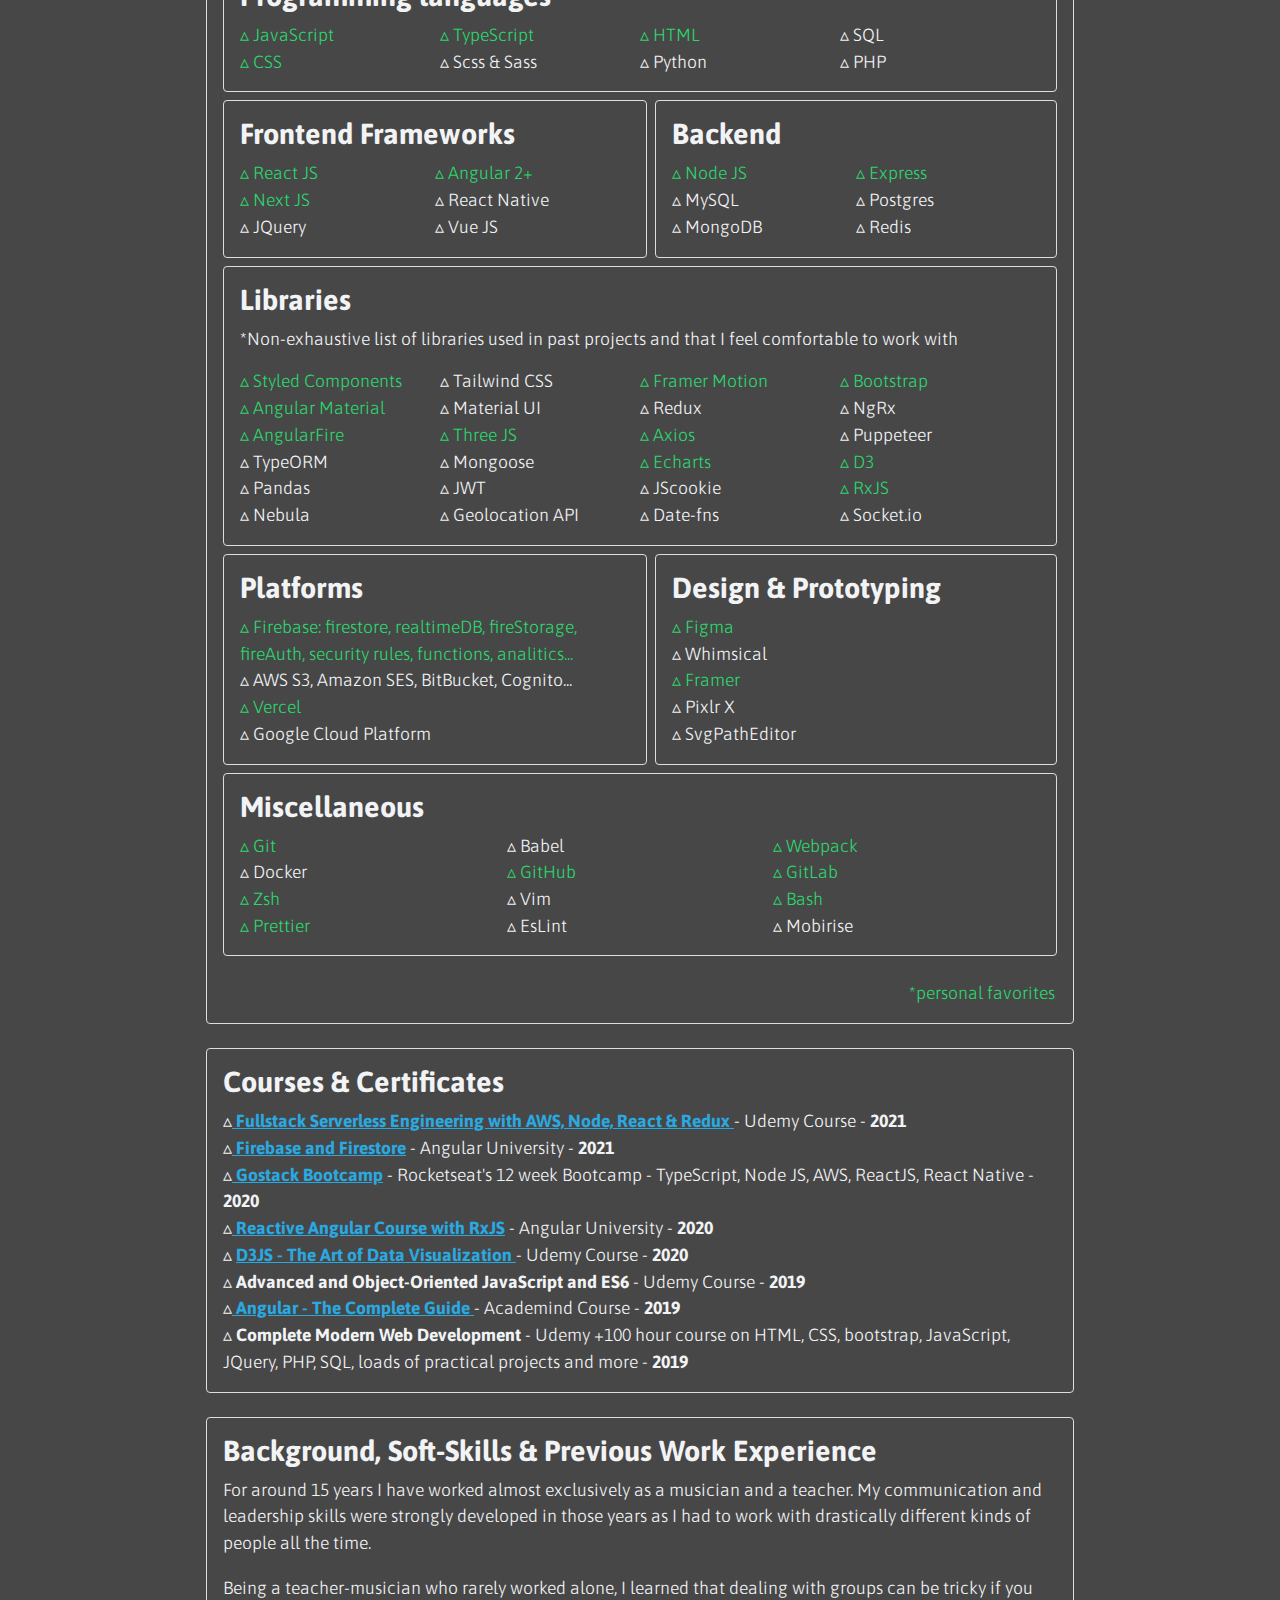
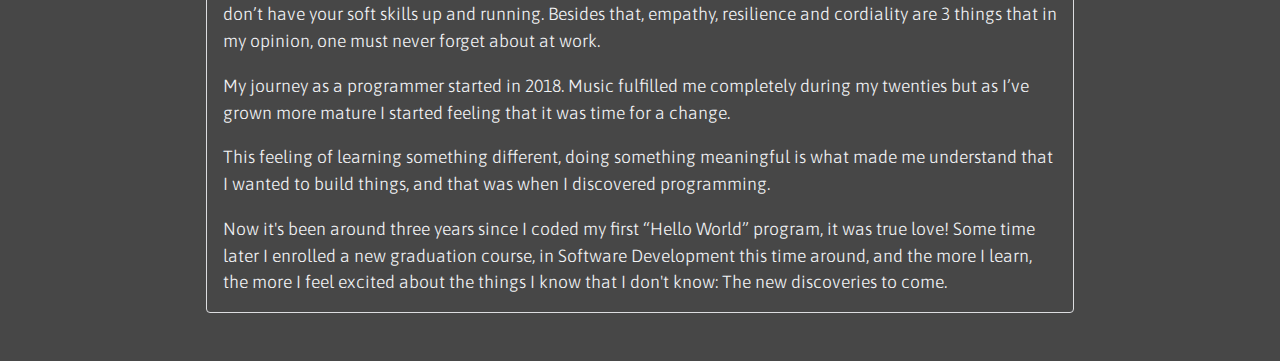
==== commit f6c1536e: "AWS included" ====
--- a/index.html
+++ b/index.html
@@ -83,7 +83,9 @@
 		<h1>Felipe Melo Chernicharo</h1>
 		<p>Software Developer</p>
 		<h3>JAVASCRIPT <span class="pipe">|</span> TYPESCRIPT <span class="pipe">|</span> REACT <span class="pipe">|</span>
-			ANGULAR <span class="pipe">|</span> NODEJS <span class="pipe">|</span> PYTHON</h3>
+			ANGULAR <span class="pipe">|</span> NODEJS <span class="pipe">|</span> SQL <span class="pipe">|</span> FIREBASE
+			<span class="pipe">|</span> AWS
+		</h3>
 	</header>
 	<main>
 		<div class="main-info">
